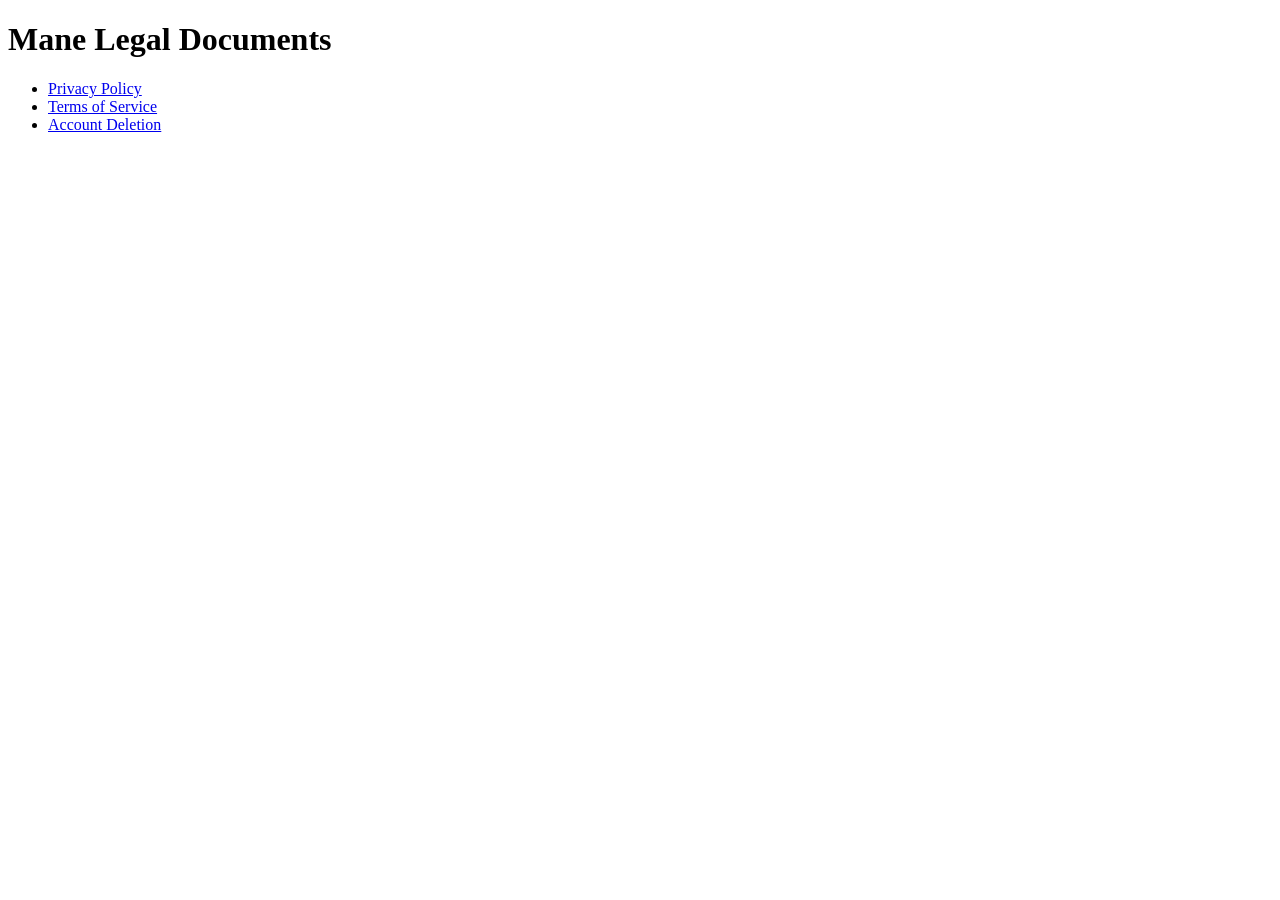
==== index.html @ 7e107990 "update index" ====
<!DOCTYPE html>
<html><head><meta charset="utf-8"><title>Mane Legal</title></head>
<body>
<h1>Mane Legal Documents</h1>
<ul>
<li><a href="privacy-policy.html">Privacy Policy</a></li>
<li><a href="terms-of-service.html">Terms of Service</a></li>
<li><a href="account-deletion.html">Account Deletion</a></li>
</ul>
</body></html>
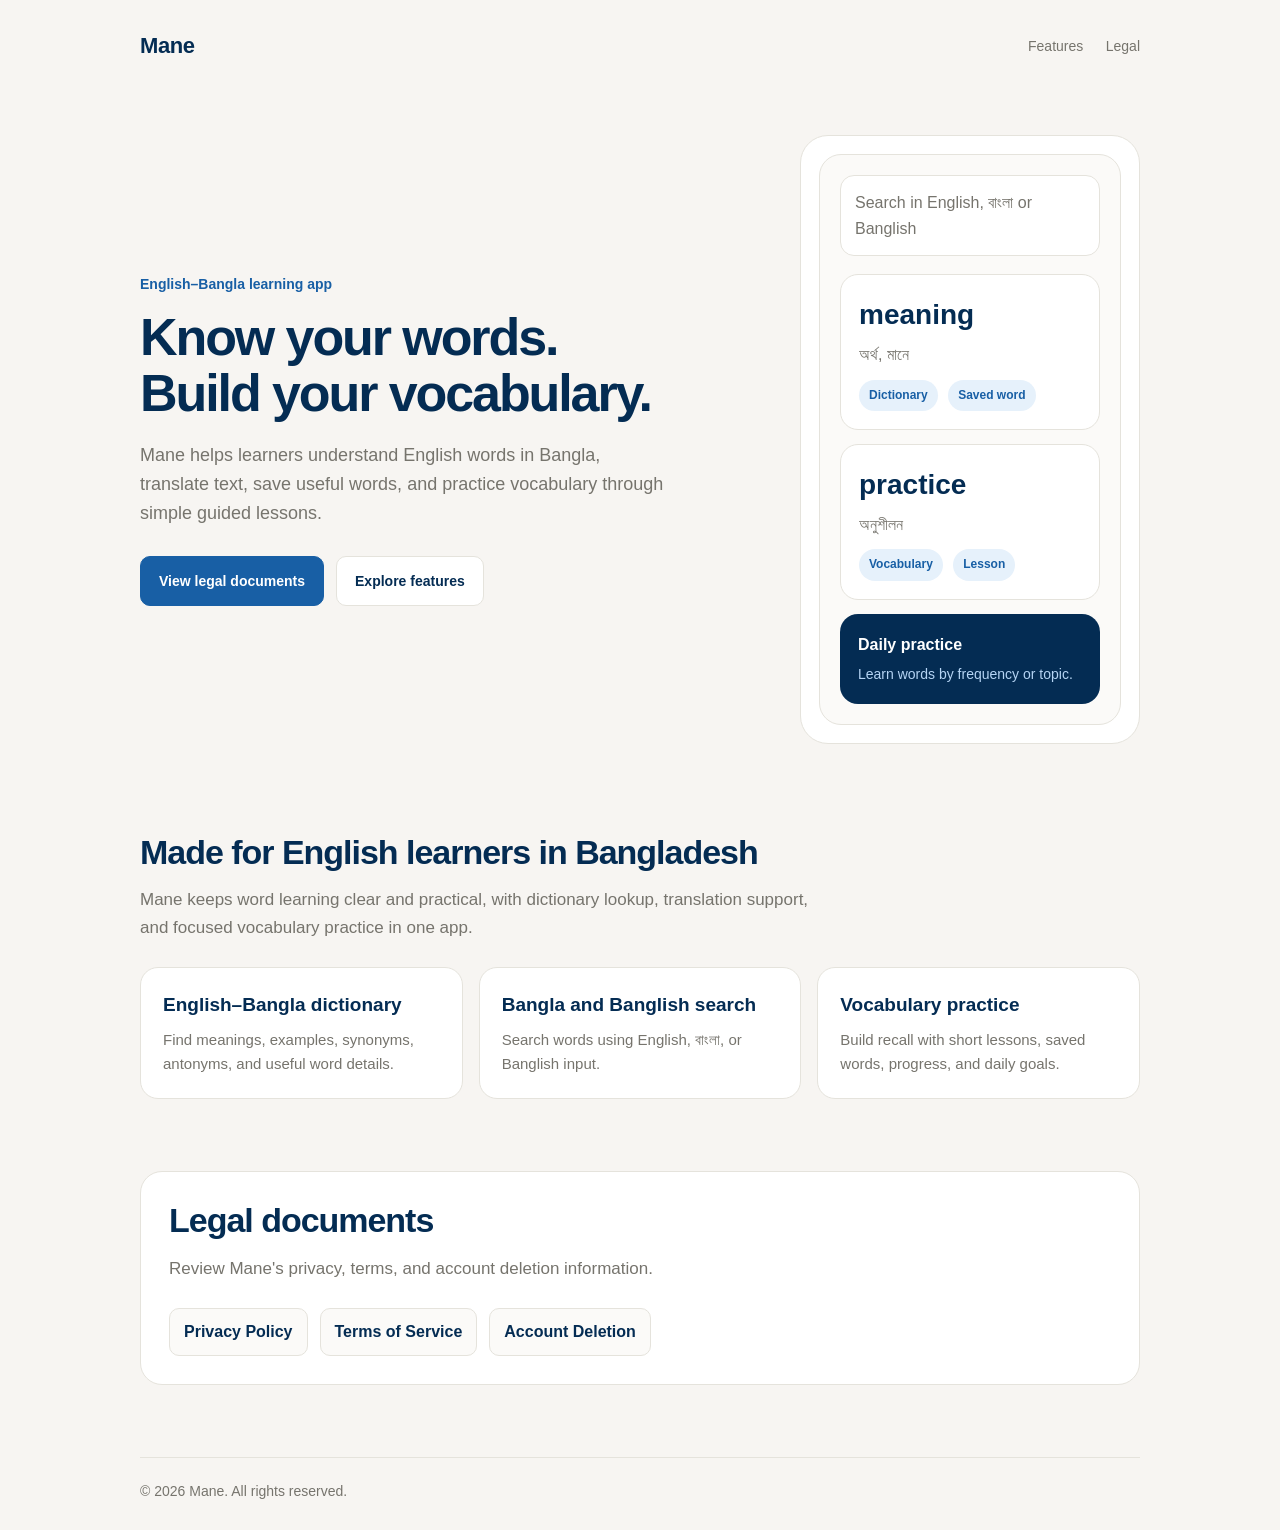
==== commit b4633430: "update home page" ====
--- a/index.html
+++ b/index.html
@@ -1,10 +1,389 @@
 <!DOCTYPE html>
-<html><head><meta charset="utf-8"><title>Mane Legal</title></head>
+<html lang="en">
+<head>
+  <meta charset="utf-8">
+  <meta name="viewport" content="width=device-width, initial-scale=1">
+  <title>Mane - English Bangla Dictionary</title>
+  <meta name="description" content="Mane is an English-Bangla dictionary, translator, and vocabulary learning app.">
+  <style>
+    :root {
+      --bg: #F7F5F2;
+      --card: #FFFFFF;
+      --text: #1A1A18;
+      --muted: #76746D;
+      --primary: #185FA5;
+      --dark: #042C53;
+      --border: #E5E3DC;
+      --soft: #E6F1FB;
+    }
+
+    * {
+      box-sizing: border-box;
+    }
+
+    body {
+      margin: 0;
+      font-family: Arial, Helvetica, sans-serif;
+      background: var(--bg);
+      color: var(--text);
+      line-height: 1.6;
+    }
+
+    .page {
+      max-width: 1040px;
+      margin: 0 auto;
+      padding: 28px 20px;
+    }
+
+    header {
+      display: flex;
+      justify-content: space-between;
+      align-items: center;
+      margin-bottom: 72px;
+    }
+
+    .brand {
+      font-size: 22px;
+      font-weight: 700;
+      color: var(--dark);
+      letter-spacing: -0.02em;
+    }
+
+    nav a {
+      color: var(--muted);
+      text-decoration: none;
+      margin-left: 18px;
+      font-size: 14px;
+    }
+
+    nav a:hover {
+      color: var(--primary);
+    }
+
+    .hero {
+      display: grid;
+      grid-template-columns: 1.1fr 0.9fr;
+      gap: 48px;
+      align-items: center;
+      margin-bottom: 88px;
+    }
+
+    .eyebrow {
+      color: var(--primary);
+      font-weight: 700;
+      font-size: 14px;
+      margin-bottom: 14px;
+    }
+
+    h1 {
+      font-size: 52px;
+      line-height: 1.08;
+      margin: 0 0 20px;
+      letter-spacing: -0.04em;
+      color: var(--dark);
+    }
+
+    .hero p {
+      font-size: 18px;
+      color: var(--muted);
+      max-width: 560px;
+      margin: 0 0 28px;
+    }
+
+    .actions {
+      display: flex;
+      gap: 12px;
+      flex-wrap: wrap;
+    }
+
+    .button {
+      display: inline-block;
+      padding: 13px 18px;
+      border-radius: 10px;
+      text-decoration: none;
+      font-weight: 700;
+      font-size: 14px;
+      border: 1px solid var(--border);
+    }
+
+    .button.primary {
+      background: var(--primary);
+      color: white;
+      border-color: var(--primary);
+    }
+
+    .button.secondary {
+      background: var(--card);
+      color: var(--dark);
+    }
+
+    .phone {
+      background: var(--card);
+      border: 1px solid var(--border);
+      border-radius: 28px;
+      padding: 18px;
+      max-width: 340px;
+      margin-left: auto;
+    }
+
+    .screen {
+      background: #FBFAF8;
+      border: 1px solid var(--border);
+      border-radius: 22px;
+      padding: 20px;
+    }
+
+    .search {
+      background: var(--card);
+      border: 1px solid var(--border);
+      border-radius: 14px;
+      padding: 14px;
+      color: var(--muted);
+      margin-bottom: 18px;
+    }
+
+    .word-card {
+      background: var(--card);
+      border: 1px solid var(--border);
+      border-radius: 18px;
+      padding: 18px;
+      margin-bottom: 14px;
+    }
+
+    .word {
+      font-size: 28px;
+      font-weight: 800;
+      color: var(--dark);
+      margin-bottom: 4px;
+    }
+
+    .meaning {
+      color: var(--muted);
+      margin-bottom: 12px;
+    }
+
+    .pill {
+      display: inline-block;
+      background: var(--soft);
+      color: var(--primary);
+      padding: 6px 10px;
+      border-radius: 999px;
+      font-size: 12px;
+      font-weight: 700;
+      margin-right: 6px;
+    }
+
+    .progress-card {
+      background: var(--dark);
+      color: white;
+      border-radius: 18px;
+      padding: 18px;
+    }
+
+    .progress-card p {
+      color: #B5D4F4;
+      margin: 6px 0 0;
+      font-size: 14px;
+    }
+
+    .section {
+      margin-bottom: 72px;
+    }
+
+    h2 {
+      font-size: 34px;
+      line-height: 1.2;
+      margin: 0 0 14px;
+      color: var(--dark);
+      letter-spacing: -0.03em;
+    }
+
+    .section > p {
+      color: var(--muted);
+      max-width: 680px;
+      margin: 0 0 26px;
+      font-size: 17px;
+    }
+
+    .features {
+      display: grid;
+      grid-template-columns: repeat(3, 1fr);
+      gap: 16px;
+    }
+
+    .feature {
+      background: var(--card);
+      border: 1px solid var(--border);
+      border-radius: 18px;
+      padding: 22px;
+    }
+
+    .feature h3 {
+      margin: 0 0 8px;
+      color: var(--dark);
+      font-size: 19px;
+    }
+
+    .feature p {
+      margin: 0;
+      color: var(--muted);
+      font-size: 15px;
+    }
+
+    .legal {
+      background: var(--card);
+      border: 1px solid var(--border);
+      border-radius: 22px;
+      padding: 28px;
+    }
+
+    .legal-links {
+      display: flex;
+      flex-wrap: wrap;
+      gap: 12px;
+      margin-top: 18px;
+    }
+
+    .legal-links a {
+      text-decoration: none;
+      color: var(--dark);
+      border: 1px solid var(--border);
+      border-radius: 10px;
+      padding: 10px 14px;
+      font-weight: 700;
+      background: #FBFAF8;
+    }
+
+    footer {
+      border-top: 1px solid var(--border);
+      padding-top: 22px;
+      color: var(--muted);
+      font-size: 14px;
+    }
+
+    @media (max-width: 820px) {
+      header {
+        margin-bottom: 48px;
+      }
+
+      .hero {
+        grid-template-columns: 1fr;
+        gap: 32px;
+        margin-bottom: 64px;
+      }
+
+      h1 {
+        font-size: 40px;
+      }
+
+      .features {
+        grid-template-columns: 1fr;
+      }
+
+      .phone {
+        margin: 0;
+        max-width: 100%;
+      }
+
+      nav a {
+        margin-left: 12px;
+      }
+    }
+  </style>
+</head>
 <body>
-<h1>Mane Legal Documents</h1>
-<ul>
-<li><a href="privacy-policy.html">Privacy Policy</a></li>
-<li><a href="terms-of-service.html">Terms of Service</a></li>
-<li><a href="account-deletion.html">Account Deletion</a></li>
-</ul>
-</body></html>+  <div class="page">
+    <header>
+      <div class="brand">Mane</div>
+      <nav>
+        <a href="#features">Features</a>
+        <a href="#legal">Legal</a>
+      </nav>
+    </header>
+
+    <main>
+      <section class="hero">
+        <div>
+          <div class="eyebrow">English–Bangla learning app</div>
+          <h1>Know your words. Build your vocabulary.</h1>
+          <p>
+            Mane helps learners understand English words in Bangla, translate text,
+            save useful words, and practice vocabulary through simple guided lessons.
+          </p>
+          <div class="actions">
+            <a class="button primary" href="#legal">View legal documents</a>
+            <a class="button secondary" href="#features">Explore features</a>
+          </div>
+        </div>
+
+        <div class="phone" aria-label="App preview">
+          <div class="screen">
+            <div class="search">Search in English, বাংলা or Banglish</div>
+
+            <div class="word-card">
+              <div class="word">meaning</div>
+              <div class="meaning">অর্থ, মানে</div>
+              <span class="pill">Dictionary</span>
+              <span class="pill">Saved word</span>
+            </div>
+
+            <div class="word-card">
+              <div class="word">practice</div>
+              <div class="meaning">অনুশীলন</div>
+              <span class="pill">Vocabulary</span>
+              <span class="pill">Lesson</span>
+            </div>
+
+            <div class="progress-card">
+              <strong>Daily practice</strong>
+              <p>Learn words by frequency or topic.</p>
+            </div>
+          </div>
+        </div>
+      </section>
+
+      <section id="features" class="section">
+        <h2>Made for English learners in Bangladesh</h2>
+        <p>
+          Mane keeps word learning clear and practical, with dictionary lookup,
+          translation support, and focused vocabulary practice in one app.
+        </p>
+
+        <div class="features">
+          <div class="feature">
+            <h3>English–Bangla dictionary</h3>
+            <p>Find meanings, examples, synonyms, antonyms, and useful word details.</p>
+          </div>
+
+          <div class="feature">
+            <h3>Bangla and Banglish search</h3>
+            <p>Search words using English, বাংলা, or Banglish input.</p>
+          </div>
+
+          <div class="feature">
+            <h3>Vocabulary practice</h3>
+            <p>Build recall with short lessons, saved words, progress, and daily goals.</p>
+          </div>
+        </div>
+      </section>
+
+      <section id="legal" class="section legal">
+        <h2>Legal documents</h2>
+        <p>
+          Review Mane's privacy, terms, and account deletion information.
+        </p>
+
+        <div class="legal-links">
+          <a href="privacy-policy.html">Privacy Policy</a>
+          <a href="terms-of-service.html">Terms of Service</a>
+          <a href="account-deletion.html">Account Deletion</a>
+        </div>
+      </section>
+    </main>
+
+    <footer>
+      © 2026 Mane. All rights reserved.
+    </footer>
+  </div>
+</body>
+</html>
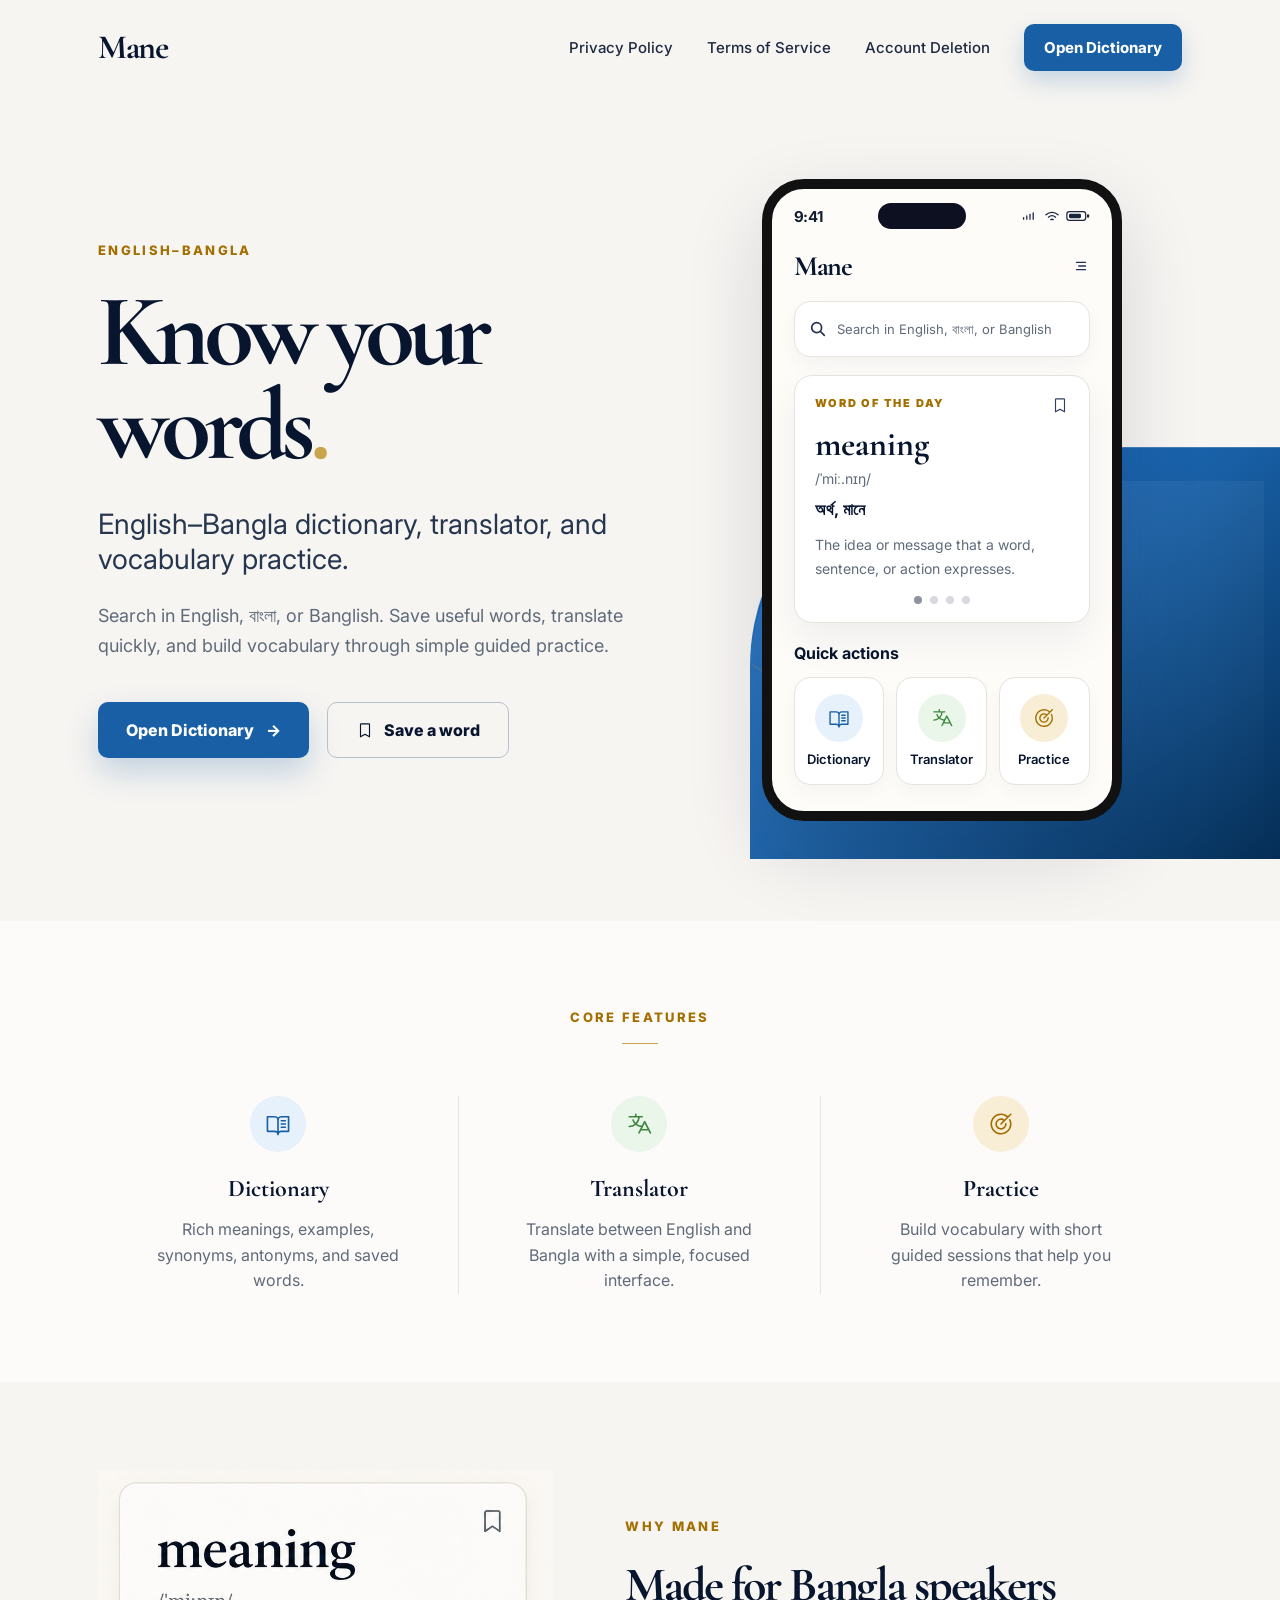
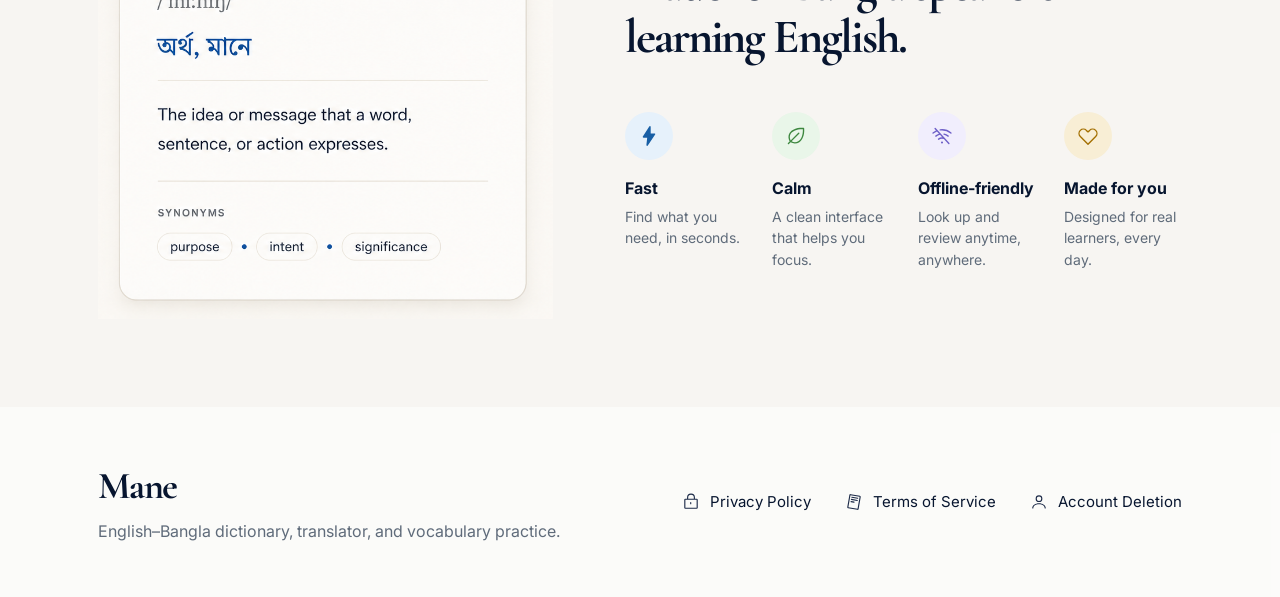
==== commit aade0cff: "Update Why Mane image and homepage alignment" ====
--- a/index.html
+++ b/index.html
@@ -1,389 +1,249 @@
 <!DOCTYPE html>
 <html lang="en">
 <head>
-  <meta charset="utf-8">
-  <meta name="viewport" content="width=device-width, initial-scale=1">
-  <title>Mane - English Bangla Dictionary</title>
-  <meta name="description" content="Mane is an English-Bangla dictionary, translator, and vocabulary learning app.">
-  <style>
-    :root {
-      --bg: #F7F5F2;
-      --card: #FFFFFF;
-      --text: #1A1A18;
-      --muted: #76746D;
-      --primary: #185FA5;
-      --dark: #042C53;
-      --border: #E5E3DC;
-      --soft: #E6F1FB;
+  <meta charset="UTF-8" />
+  <meta name="viewport" content="width=device-width, initial-scale=1.0" />
+  <title>Mane — Know your words</title>
+  <meta name="description" content="Mane is an English–Bangla dictionary, translator, and vocabulary practice app." />
+  <link rel="preconnect" href="https://fonts.googleapis.com">
+  <link rel="preconnect" href="https://fonts.gstatic.com" crossorigin>
+  <link href="https://fonts.googleapis.com/css2?family=Cormorant+Garamond:wght@500;600;700&family=Inter:wght@400;500;600;700&display=swap" rel="stylesheet">
+  <link rel="stylesheet" href="styles.css" />
+</head>
+<body class="home-page">
+  <header class="site-header home-header">
+    <div class="container header-inner">
+      <a class="brand" href="index.html">Mane</a>
+      <button class="mobile-nav-toggle" type="button" aria-label="Open navigation" aria-expanded="false" aria-controls="site-nav">
+        <svg viewBox="0 0 24 24" fill="none" stroke="currentColor" stroke-width="1.8" stroke-linecap="round">
+          <path d="M4 7.25h16"></path>
+          <path d="M7 12h13"></path>
+          <path d="M4 16.75h16"></path>
+        </svg>
+      </button>
+      <nav class="nav" id="site-nav" aria-label="Main navigation">
+        <a href="privacy-policy.html">Privacy Policy</a>
+        <a href="terms-of-service.html">Terms of Service</a>
+        <a href="account-deletion.html">Account Deletion</a>
+        <a class="nav-button" href="#dictionary">Open Dictionary</a>
+      </nav>
+    </div>
+  </header>
+
+  <main>
+    <section class="hero">
+      <div class="container hero-grid">
+        <div class="hero-copy">
+          <p class="eyebrow">English–Bangla</p>
+          <h1>Know your words<span>.</span></h1>
+          <p class="hero-lead">English–Bangla dictionary, translator, and vocabulary practice.</p>
+          <p class="hero-body">Search in English, বাংলা, or Banglish. Save useful words, translate quickly, and build vocabulary through simple guided practice.</p>
+          <div class="hero-actions">
+            <a class="button primary" href="#dictionary">Open Dictionary <span>→</span></a>
+            <a class="button secondary icon-button" href="#features">
+              <span class="button-icon" aria-hidden="true">
+                <svg viewBox="0 0 256 256" fill="currentColor">
+                  <path d="M184,32H72A16,16,0,0,0,56,48V224a8,8,0,0,0,11.58,7.16L128,198.43l60.42,32.73A8,8,0,0,0,200,224V48A16,16,0,0,0,184,32Zm0,178.52-52.42-28.39a8,8,0,0,0-7.16,0L72,210.52V48H184Z"></path>
+                </svg>
+              </span>
+              Save a word
+            </a>
+          </div>
+        </div>
+
+        <div class="hero-visual" aria-label="Mane app preview">
+          <div class="blue-shape"></div>
+          <div class="phone-rings" aria-hidden="true"></div>
+          <div class="phone">
+            <div class="phone-status">
+              <span class="status-time">9:41</span>
+              <div class="status-island"></div>
+              <div class="status-icons" aria-hidden="true">
+                <svg class="status-signal" viewBox="0 0 20 12" fill="none" stroke="currentColor" stroke-width="1.6" stroke-linecap="round">
+                  <path d="M2 10V8"/>
+                  <path d="M6 10V6"/>
+                  <path d="M10 10V4"/>
+                  <path d="M14 10V2"/>
+                </svg>
+                <svg class="status-wifi" viewBox="0 0 20 14" fill="none" stroke="currentColor" stroke-width="1.6" stroke-linecap="round" stroke-linejoin="round">
+                  <path d="M2.5 5.5A11 11 0 0 1 17.5 5.5"/>
+                  <path d="M5.5 8.5a7 7 0 0 1 9 0"/>
+                  <path d="M8.5 11.5a3 3 0 0 1 3 0"/>
+                </svg>
+                <svg class="status-battery" viewBox="0 0 28 14" fill="none" stroke="currentColor" stroke-width="1.4" stroke-linecap="round" stroke-linejoin="round">
+                  <rect x="1" y="2" width="22" height="10" rx="3"/>
+                  <rect x="24.5" y="5" width="2.5" height="4" rx="1" fill="currentColor" stroke="none"/>
+                  <rect x="3.5" y="4.5" width="14" height="5" rx="1.5" fill="currentColor" stroke="none"/>
+                </svg>
+              </div>
+            </div>
+            <div class="phone-top">
+              <strong>Mane</strong>
+              <div class="menu-icon" aria-hidden="true">
+                <svg viewBox="0 0 24 24" fill="none" stroke="currentColor" stroke-width="1.8" stroke-linecap="round">
+                  <path d="M6 7.25h12"></path>
+                  <path d="M9 12h9"></path>
+                  <path d="M6 16.75h12"></path>
+                </svg>
+              </div>
+            </div>
+            <div class="search-box"><span class="search-glyph" aria-hidden="true"><svg viewBox="0 0 20 20" fill="none" stroke="currentColor" stroke-width="1.9" stroke-linecap="round"><circle cx="8.5" cy="8.5" r="5.5"/><path d="M12.5 12.5 17 17"/></svg></span><span class="search-text">Search in English, বাংলা, or Banglish</span></div>
+            <article class="word-card" id="dictionary">
+              <div class="word-card-top">
+                <p>Word of the day</p>
+                <div class="bookmark-icon" aria-hidden="true">
+                  <svg viewBox="0 0 256 256" fill="currentColor">
+                    <path d="M184,32H72A16,16,0,0,0,56,48V224a8,8,0,0,0,11.58,7.16L128,198.43l60.42,32.73A8,8,0,0,0,200,224V48A16,16,0,0,0,184,32Zm0,178.52-52.42-28.39a8,8,0,0,0-7.16,0L72,210.52V48H184Z"></path>
+                </svg>
+                </div>
+              </div>
+              <h2>meaning</h2>
+              <small>/ˈmiː.nɪŋ/</small>
+              <strong>অর্থ, মানে</strong>
+              <span>The idea or message that a word, sentence, or action expresses.</span>
+              <div class="word-dots" aria-hidden="true"><span class="is-active"></span><span></span><span></span><span></span></div>
+            </article>
+            <div class="quick-title">Quick actions</div>
+            <div class="quick-actions">
+              <div>
+                <span class="quick-icon quick-icon-blue" aria-hidden="true">
+                  <svg viewBox="0 0 256 256" fill="currentColor">
+                    <path d="M232,48H160a40,40,0,0,0-32,16A40,40,0,0,0,96,48H24a8,8,0,0,0-8,8V200a8,8,0,0,0,8,8H96a24,24,0,0,1,24,24,8,8,0,0,0,16,0,24,24,0,0,1,24-24h72a8,8,0,0,0,8-8V56A8,8,0,0,0,232,48ZM96,192H32V64H96a24,24,0,0,1,24,24V200A39.81,39.81,0,0,0,96,192Zm128,0H160a39.81,39.81,0,0,0-24,8V88a24,24,0,0,1,24-24h64ZM160,88h40a8,8,0,0,1,0,16H160a8,8,0,0,1,0-16Zm48,40a8,8,0,0,1-8,8H160a8,8,0,0,1,0-16h40A8,8,0,0,1,208,128Zm0,32a8,8,0,0,1-8,8H160a8,8,0,0,1,0-16h40A8,8,0,0,1,208,160Z"></path>
+                  </svg>
+                </span>
+                <strong>Dictionary</strong>
+              </div>
+              <div>
+                <span class="quick-icon quick-icon-green" aria-hidden="true">
+                  <svg viewBox="0 0 256 256" fill="currentColor">
+                    <path d="M247.15,212.42l-56-112a8,8,0,0,0-14.31,0l-21.71,43.43A88,88,0,0,1,108,126.93,103.65,103.65,0,0,0,135.69,64H160a8,8,0,0,0,0-16H104V32a8,8,0,0,0-16,0V48H32a8,8,0,0,0,0,16h87.63A87.76,87.76,0,0,1,96,116.35a87.74,87.74,0,0,1-19-31,8,8,0,1,0-15.08,5.34A103.63,103.63,0,0,0,84,127a87.55,87.55,0,0,1-52,17,8,8,0,0,0,0,16,103.46,103.46,0,0,0,64-22.08,104.18,104.18,0,0,0,51.44,21.31l-26.6,53.19a8,8,0,0,0,14.31,7.16L148.94,192h70.11l13.79,27.58A8,8,0,0,0,240,224a8,8,0,0,0,7.15-11.58ZM156.94,176,184,121.89,211.05,176Z"></path>
+                  </svg>
+                </span>
+                <strong>Translator</strong>
+              </div>
+              <div>
+                <span class="quick-icon quick-icon-gold" aria-hidden="true">
+                  <svg viewBox="0 0 256 256" fill="currentColor">
+                    <path d="M221.87,83.16A104.1,104.1,0,1,1,195.67,49l22.67-22.68a8,8,0,0,1,11.32,11.32l-96,96a8,8,0,0,1-11.32-11.32l27.72-27.72a40,40,0,1,0,17.87,31.09,8,8,0,1,1,16-.9,56,56,0,1,1-22.38-41.65L184.3,60.39a87.88,87.88,0,1,0,23.13,29.67,8,8,0,0,1,14.44-6.9Z"></path>
+                  </svg>
+                </span>
+                <strong>Practice</strong>
+              </div>
+            </div>
+          </div>
+        </div>
+      </div>
+    </section>
+
+    <section class="features" id="features">
+      <div class="container">
+        <div class="section-heading center">
+          <p class="eyebrow">Core features</p>
+        </div>
+        <div class="feature-grid">
+          <article>
+            <div class="icon" aria-hidden="true">
+              <svg viewBox="0 0 256 256" fill="currentColor">
+                <path d="M232,48H160a40,40,0,0,0-32,16A40,40,0,0,0,96,48H24a8,8,0,0,0-8,8V200a8,8,0,0,0,8,8H96a24,24,0,0,1,24,24,8,8,0,0,0,16,0,24,24,0,0,1,24-24h72a8,8,0,0,0,8-8V56A8,8,0,0,0,232,48ZM96,192H32V64H96a24,24,0,0,1,24,24V200A39.81,39.81,0,0,0,96,192Zm128,0H160a39.81,39.81,0,0,0-24,8V88a24,24,0,0,1,24-24h64ZM160,88h40a8,8,0,0,1,0,16H160a8,8,0,0,1,0-16Zm48,40a8,8,0,0,1-8,8H160a8,8,0,0,1,0-16h40A8,8,0,0,1,208,128Zm0,32a8,8,0,0,1-8,8H160a8,8,0,0,1,0-16h40A8,8,0,0,1,208,160Z"></path>
+              </svg>
+            </div>
+            <h3>Dictionary</h3>
+            <p>Rich meanings, examples, synonyms, antonyms, and saved words.</p>
+          </article>
+          <article>
+            <div class="icon green" aria-hidden="true">
+              <svg viewBox="0 0 256 256" fill="currentColor">
+                <path d="M247.15,212.42l-56-112a8,8,0,0,0-14.31,0l-21.71,43.43A88,88,0,0,1,108,126.93,103.65,103.65,0,0,0,135.69,64H160a8,8,0,0,0,0-16H104V32a8,8,0,0,0-16,0V48H32a8,8,0,0,0,0,16h87.63A87.76,87.76,0,0,1,96,116.35a87.74,87.74,0,0,1-19-31,8,8,0,1,0-15.08,5.34A103.63,103.63,0,0,0,84,127a87.55,87.55,0,0,1-52,17,8,8,0,0,0,0,16,103.46,103.46,0,0,0,64-22.08,104.18,104.18,0,0,0,51.44,21.31l-26.6,53.19a8,8,0,0,0,14.31,7.16L148.94,192h70.11l13.79,27.58A8,8,0,0,0,240,224a8,8,0,0,0,7.15-11.58ZM156.94,176,184,121.89,211.05,176Z"></path>
+              </svg>
+            </div>
+            <h3>Translator</h3>
+            <p>Translate between English and Bangla with a simple, focused interface.</p>
+          </article>
+          <article>
+            <div class="icon gold" aria-hidden="true">
+              <svg viewBox="0 0 256 256" fill="currentColor">
+                <path d="M221.87,83.16A104.1,104.1,0,1,1,195.67,49l22.67-22.68a8,8,0,0,1,11.32,11.32l-96,96a8,8,0,0,1-11.32-11.32l27.72-27.72a40,40,0,1,0,17.87,31.09,8,8,0,1,1,16-.9,56,56,0,1,1-22.38-41.65L184.3,60.39a87.88,87.88,0,1,0,23.13,29.67,8,8,0,0,1,14.44-6.9Z"></path>
+              </svg>
+            </div>
+            <h3>Practice</h3>
+            <p>Build vocabulary with short guided sessions that help you remember.</p>
+          </article>
+        </div>
+      </div>
+    </section>
+
+    <section class="why">
+      <div class="container why-grid">
+        <div class="book-scene" aria-hidden="true">
+          <img src="meaning.png" alt="" />
+        </div>
+        <div>
+          <p class="eyebrow">Why Mane</p>
+          <h2>Made for Bangla speakers learning English.</h2>
+          <div class="reason-grid">
+            <div>
+              <span aria-hidden="true">
+                <svg viewBox="0 0 24 24" fill="none" stroke="currentColor" stroke-width="1.7" stroke-linecap="round" stroke-linejoin="round">
+                  <path d="M13 2 6 13h5l-1 9 8-12h-5l0-8Z"/>
+                </svg>
+              </span>
+              <h4>Fast</h4><p>Find what you need, in seconds.</p>
+            </div>
+            <div>
+              <span aria-hidden="true">
+                <svg viewBox="0 0 256 256" fill="currentColor">
+                  <path d="M223.45,40.07a8,8,0,0,0-7.52-7.52C139.8,28.08,78.82,51,52.82,94a87.09,87.09,0,0,0-12.76,49c.57,15.92,5.21,32,13.79,47.85l-19.51,19.5a8,8,0,0,0,11.32,11.32l19.5-19.51C81,210.73,97.09,215.37,113,215.94q1.67.06,3.33.06A86.93,86.93,0,0,0,162,203.18C205,177.18,227.93,116.21,223.45,40.07ZM153.75,189.5c-22.75,13.78-49.68,14-76.71.77l88.63-88.62a8,8,0,0,0-11.32-11.32L65.73,179c-13.19-27-13-54,.77-76.71,22.09-36.47,74.6-56.44,141.31-54.06C210.2,114.89,190.22,167.41,153.75,189.5Z"></path>
+                </svg>
+              </span>
+              <h4>Calm</h4><p>A clean interface that helps you focus.</p>
+            </div>
+            <div>
+              <span aria-hidden="true">
+                <svg viewBox="0 0 256 256" fill="currentColor">
+                  <path d="M213.92,210.62a8,8,0,1,1-11.84,10.76l-52-57.15a60,60,0,0,0-57.41,7.24,8,8,0,1,1-9.42-12.93A75.43,75.43,0,0,1,128,144c1.28,0,2.55,0,3.82.1L104.9,114.49A108,108,0,0,0,61,135.31,8,8,0,0,1,49.73,134,8,8,0,0,1,51,122.77a124.27,124.27,0,0,1,41.71-21.66L69.37,75.4a155.43,155.43,0,0,0-40.29,24A8,8,0,0,1,18.92,87,171.87,171.87,0,0,1,58,62.86L42.08,45.38A8,8,0,1,1,53.92,34.62ZM128,192a12,12,0,1,0,12,12A12,12,0,0,0,128,192ZM237.08,87A172.3,172.3,0,0,0,106,49.4a8,8,0,1,0,2,15.87A158.33,158.33,0,0,1,128,64a156.25,156.25,0,0,1,98.92,35.37A8,8,0,0,0,237.08,87ZM195,135.31a8,8,0,0,0,11.24-1.3,8,8,0,0,0-1.3-11.24,124.25,124.25,0,0,0-51.73-24.2A8,8,0,1,0,150,114.24,108.12,108.12,0,0,1,195,135.31Z"></path>
+                </svg>
+              </span>
+              <h4>Offline-friendly</h4><p>Look up and review anytime, anywhere.</p>
+            </div>
+            <div>
+              <span aria-hidden="true">
+                <svg viewBox="0 0 256 256" fill="currentColor">
+                  <path d="M223,57a58.07,58.07,0,0,0-81.92-.1L128,69.05,114.91,56.86A58,58,0,0,0,33,139l89.35,90.66a8,8,0,0,0,11.4,0L223,139a58,58,0,0,0,0-82Zm-11.35,70.76L128,212.6,44.3,127.68a42,42,0,0,1,59.4-59.4l.2.2,18.65,17.35a8,8,0,0,0,10.9,0L152.1,68.48l.2-.2a42,42,0,1,1,59.36,59.44Z"></path>
+                </svg>
+              </span>
+              <h4>Made for you</h4><p>Designed for real learners, every day.</p>
+            </div>
+          </div>
+        </div>
+      </div>
+    </section>
+  </main>
+
+  <footer class="site-footer home-footer">
+    <div class="container footer-inner">
+      <div>
+        <strong>Mane</strong>
+        <p>English–Bangla dictionary, translator, and vocabulary practice.</p>
+      </div>
+      <nav aria-label="Legal navigation" class="footer-legal-links">
+        <a href="privacy-policy.html"><span aria-hidden="true"><svg viewBox="0 0 256 256" fill="currentColor"><path d="M208,80h-24V64a56,56,0,0,0-112,0V80H48a16,16,0,0,0-16,16V208a16,16,0,0,0,16,16H208a16,16,0,0,0,16-16V96A16,16,0,0,0,208,80ZM88,64a40,40,0,0,1,80,0V80H88Zm120,144H48V96H208V208Zm-76-56V136a8,8,0,0,0-16,0v16a8,8,0,0,0,16,0Z"></path></svg></span>Privacy Policy</a>
+        <a href="terms-of-service.html"><span aria-hidden="true"><svg viewBox="0 0 256 256" fill="currentColor"><path d="M210.78,39.25l-130.25-23A16,16,0,0,0,62,29.23l-29.75,169a16,16,0,0,0,13,18.53l130.25,23h0a16,16,0,0,0,18.54-13l29.75-169A16,16,0,0,0,210.78,39.25ZM178.26,224h0L48,201,77.75,32,208,55ZM89.34,58.42a8,8,0,0,1,9.27-6.48l83,14.65a8,8,0,0,1-1.39,15.88,8.36,8.36,0,0,1-1.4-.12l-83-14.66A8,8,0,0,1,89.34,58.42ZM83.8,89.94a8,8,0,0,1,9.27-6.49l83,14.66A8,8,0,0,1,174.67,114a7.55,7.55,0,0,1-1.41-.13l-83-14.65A8,8,0,0,1,83.8,89.94Zm-5.55,31.51A8,8,0,0,1,87.52,115L129,122.29a8,8,0,0,1-1.38,15.88,8.27,8.27,0,0,1-1.4-.12l-41.5-7.33A8,8,0,0,1,78.25,121.45Z"></path></svg></span>Terms of Service</a>
+        <a href="account-deletion.html"><span aria-hidden="true"><svg viewBox="0 0 256 256" fill="currentColor"><path d="M128,128a48,48,0,1,0-48-48A48.05,48.05,0,0,0,128,128Zm0-80a32,32,0,1,1-32,32A32,32,0,0,1,128,48Zm0,96c-52.93,0-96,30.5-96,68a8,8,0,0,0,16,0c0-28.67,35.89-52,80-52s80,23.33,80,52a8,8,0,0,0,16,0C224,174.5,180.93,144,128,144Z"></path></svg></span>Account Deletion</a>
+      </nav>
+    </div>
+  </footer>
+
+  <script>
+    const navToggle = document.querySelector('.mobile-nav-toggle');
+    const siteNav = document.querySelector('#site-nav');
+
+    if (navToggle && siteNav) {
+      navToggle.addEventListener('click', () => {
+        const isOpen = siteNav.classList.toggle('is-open');
+        navToggle.setAttribute('aria-expanded', String(isOpen));
+        navToggle.setAttribute('aria-label', isOpen ? 'Close navigation' : 'Open navigation');
+      });
     }
-
-    * {
-      box-sizing: border-box;
-    }
-
-    body {
-      margin: 0;
-      font-family: Arial, Helvetica, sans-serif;
-      background: var(--bg);
-      color: var(--text);
-      line-height: 1.6;
-    }
-
-    .page {
-      max-width: 1040px;
-      margin: 0 auto;
-      padding: 28px 20px;
-    }
-
-    header {
-      display: flex;
-      justify-content: space-between;
-      align-items: center;
-      margin-bottom: 72px;
-    }
-
-    .brand {
-      font-size: 22px;
-      font-weight: 700;
-      color: var(--dark);
-      letter-spacing: -0.02em;
-    }
-
-    nav a {
-      color: var(--muted);
-      text-decoration: none;
-      margin-left: 18px;
-      font-size: 14px;
-    }
-
-    nav a:hover {
-      color: var(--primary);
-    }
-
-    .hero {
-      display: grid;
-      grid-template-columns: 1.1fr 0.9fr;
-      gap: 48px;
-      align-items: center;
-      margin-bottom: 88px;
-    }
-
-    .eyebrow {
-      color: var(--primary);
-      font-weight: 700;
-      font-size: 14px;
-      margin-bottom: 14px;
-    }
-
-    h1 {
-      font-size: 52px;
-      line-height: 1.08;
-      margin: 0 0 20px;
-      letter-spacing: -0.04em;
-      color: var(--dark);
-    }
-
-    .hero p {
-      font-size: 18px;
-      color: var(--muted);
-      max-width: 560px;
-      margin: 0 0 28px;
-    }
-
-    .actions {
-      display: flex;
-      gap: 12px;
-      flex-wrap: wrap;
-    }
-
-    .button {
-      display: inline-block;
-      padding: 13px 18px;
-      border-radius: 10px;
-      text-decoration: none;
-      font-weight: 700;
-      font-size: 14px;
-      border: 1px solid var(--border);
-    }
-
-    .button.primary {
-      background: var(--primary);
-      color: white;
-      border-color: var(--primary);
-    }
-
-    .button.secondary {
-      background: var(--card);
-      color: var(--dark);
-    }
-
-    .phone {
-      background: var(--card);
-      border: 1px solid var(--border);
-      border-radius: 28px;
-      padding: 18px;
-      max-width: 340px;
-      margin-left: auto;
-    }
-
-    .screen {
-      background: #FBFAF8;
-      border: 1px solid var(--border);
-      border-radius: 22px;
-      padding: 20px;
-    }
-
-    .search {
-      background: var(--card);
-      border: 1px solid var(--border);
-      border-radius: 14px;
-      padding: 14px;
-      color: var(--muted);
-      margin-bottom: 18px;
-    }
-
-    .word-card {
-      background: var(--card);
-      border: 1px solid var(--border);
-      border-radius: 18px;
-      padding: 18px;
-      margin-bottom: 14px;
-    }
-
-    .word {
-      font-size: 28px;
-      font-weight: 800;
-      color: var(--dark);
-      margin-bottom: 4px;
-    }
-
-    .meaning {
-      color: var(--muted);
-      margin-bottom: 12px;
-    }
-
-    .pill {
-      display: inline-block;
-      background: var(--soft);
-      color: var(--primary);
-      padding: 6px 10px;
-      border-radius: 999px;
-      font-size: 12px;
-      font-weight: 700;
-      margin-right: 6px;
-    }
-
-    .progress-card {
-      background: var(--dark);
-      color: white;
-      border-radius: 18px;
-      padding: 18px;
-    }
-
-    .progress-card p {
-      color: #B5D4F4;
-      margin: 6px 0 0;
-      font-size: 14px;
-    }
-
-    .section {
-      margin-bottom: 72px;
-    }
-
-    h2 {
-      font-size: 34px;
-      line-height: 1.2;
-      margin: 0 0 14px;
-      color: var(--dark);
-      letter-spacing: -0.03em;
-    }
-
-    .section > p {
-      color: var(--muted);
-      max-width: 680px;
-      margin: 0 0 26px;
-      font-size: 17px;
-    }
-
-    .features {
-      display: grid;
-      grid-template-columns: repeat(3, 1fr);
-      gap: 16px;
-    }
-
-    .feature {
-      background: var(--card);
-      border: 1px solid var(--border);
-      border-radius: 18px;
-      padding: 22px;
-    }
-
-    .feature h3 {
-      margin: 0 0 8px;
-      color: var(--dark);
-      font-size: 19px;
-    }
-
-    .feature p {
-      margin: 0;
-      color: var(--muted);
-      font-size: 15px;
-    }
-
-    .legal {
-      background: var(--card);
-      border: 1px solid var(--border);
-      border-radius: 22px;
-      padding: 28px;
-    }
-
-    .legal-links {
-      display: flex;
-      flex-wrap: wrap;
-      gap: 12px;
-      margin-top: 18px;
-    }
-
-    .legal-links a {
-      text-decoration: none;
-      color: var(--dark);
-      border: 1px solid var(--border);
-      border-radius: 10px;
-      padding: 10px 14px;
-      font-weight: 700;
-      background: #FBFAF8;
-    }
-
-    footer {
-      border-top: 1px solid var(--border);
-      padding-top: 22px;
-      color: var(--muted);
-      font-size: 14px;
-    }
-
-    @media (max-width: 820px) {
-      header {
-        margin-bottom: 48px;
-      }
-
-      .hero {
-        grid-template-columns: 1fr;
-        gap: 32px;
-        margin-bottom: 64px;
-      }
-
-      h1 {
-        font-size: 40px;
-      }
-
-      .features {
-        grid-template-columns: 1fr;
-      }
-
-      .phone {
-        margin: 0;
-        max-width: 100%;
-      }
-
-      nav a {
-        margin-left: 12px;
-      }
-    }
-  </style>
-</head>
-<body>
-  <div class="page">
-    <header>
-      <div class="brand">Mane</div>
-      <nav>
-        <a href="#features">Features</a>
-        <a href="#legal">Legal</a>
-      </nav>
-    </header>
-
-    <main>
-      <section class="hero">
-        <div>
-          <div class="eyebrow">English–Bangla learning app</div>
-          <h1>Know your words. Build your vocabulary.</h1>
-          <p>
-            Mane helps learners understand English words in Bangla, translate text,
-            save useful words, and practice vocabulary through simple guided lessons.
-          </p>
-          <div class="actions">
-            <a class="button primary" href="#legal">View legal documents</a>
-            <a class="button secondary" href="#features">Explore features</a>
-          </div>
-        </div>
-
-        <div class="phone" aria-label="App preview">
-          <div class="screen">
-            <div class="search">Search in English, বাংলা or Banglish</div>
-
-            <div class="word-card">
-              <div class="word">meaning</div>
-              <div class="meaning">অর্থ, মানে</div>
-              <span class="pill">Dictionary</span>
-              <span class="pill">Saved word</span>
-            </div>
-
-            <div class="word-card">
-              <div class="word">practice</div>
-              <div class="meaning">অনুশীলন</div>
-              <span class="pill">Vocabulary</span>
-              <span class="pill">Lesson</span>
-            </div>
-
-            <div class="progress-card">
-              <strong>Daily practice</strong>
-              <p>Learn words by frequency or topic.</p>
-            </div>
-          </div>
-        </div>
-      </section>
-
-      <section id="features" class="section">
-        <h2>Made for English learners in Bangladesh</h2>
-        <p>
-          Mane keeps word learning clear and practical, with dictionary lookup,
-          translation support, and focused vocabulary practice in one app.
-        </p>
-
-        <div class="features">
-          <div class="feature">
-            <h3>English–Bangla dictionary</h3>
-            <p>Find meanings, examples, synonyms, antonyms, and useful word details.</p>
-          </div>
-
-          <div class="feature">
-            <h3>Bangla and Banglish search</h3>
-            <p>Search words using English, বাংলা, or Banglish input.</p>
-          </div>
-
-          <div class="feature">
-            <h3>Vocabulary practice</h3>
-            <p>Build recall with short lessons, saved words, progress, and daily goals.</p>
-          </div>
-        </div>
-      </section>
-
-      <section id="legal" class="section legal">
-        <h2>Legal documents</h2>
-        <p>
-          Review Mane's privacy, terms, and account deletion information.
-        </p>
-
-        <div class="legal-links">
-          <a href="privacy-policy.html">Privacy Policy</a>
-          <a href="terms-of-service.html">Terms of Service</a>
-          <a href="account-deletion.html">Account Deletion</a>
-        </div>
-      </section>
-    </main>
-
-    <footer>
-      © 2026 Mane. All rights reserved.
-    </footer>
-  </div>
+  </script>
 </body>
-</html>+</html>
--- a/styles.css
+++ b/styles.css
@@ -0,0 +1,440 @@
+:root {
+  --bg: #F7F5F2;
+  --surface: #FFFFFF;
+  --text: #07152F;
+  --muted: #5F6B7A;
+  --primary: #185FA5;
+  --primary-dark: #042C53;
+  --gold: #C9A44C;
+  --border: #E5E3DC;
+  --shadow: 0 30px 80px rgba(7, 21, 47, .14);
+}
+
+* { box-sizing: border-box; }
+html { scroll-behavior: smooth; }
+body {
+  margin: 0;
+  background: var(--bg);
+  color: var(--text);
+  font-family: Inter, ui-sans-serif, system-ui, -apple-system, BlinkMacSystemFont, "Segoe UI", sans-serif;
+}
+a { color: inherit; text-decoration: none; }
+
+.home-page .container { max-width: 1180px; margin: 0 auto; padding: 0 48px; }
+
+.home-page .home-header { padding: 24px 0; }
+.home-page .header-inner { display: flex; justify-content: space-between; align-items: center; gap: 32px; }
+.home-page .brand { font-family: "Cormorant Garamond", Georgia, serif; font-size: 34px; font-weight: 700; letter-spacing: -.04em; }
+.home-page .nav { display: flex; align-items: center; gap: 34px; font-size: 15px; font-weight: 500; }
+.home-page .nav a:not(.nav-button) { color: var(--text); opacity: .9; }
+.home-page .nav-button { background: var(--primary); color: #fff; padding: 14px 20px; border-radius: 10px; font-weight: 750; box-shadow: 0 10px 24px rgba(24,95,165,.22); }
+.home-page .mobile-nav-toggle { display: none; width: 46px; height: 46px; border: 1px solid rgba(4, 44, 83, 0.12); border-radius: 12px; background: rgba(255,255,255,.88); color: #21314f; align-items: center; justify-content: center; padding: 0; }
+.home-page .mobile-nav-toggle svg { width: 18px; height: 18px; display: block; stroke: currentColor; }
+
+.home-page .hero { padding: 80px 0 96px; overflow: hidden; }
+.home-page .hero-grid { display: grid; grid-template-columns: 1.05fr .95fr; gap: 72px; align-items: center; }
+.home-page .eyebrow { margin: 0 0 26px; color: #A36F00; text-transform: uppercase; letter-spacing: .18em; font-size: 13px; font-weight: 800; }
+.home-page h1 { margin: 0; font-family: "Cormorant Garamond", Georgia, serif; font-size: clamp(64px, 8vw, 104px); line-height: .92; letter-spacing: -.065em; max-width: 620px; }
+.home-page h1 span { color: var(--gold); }
+.home-page .hero-lead { margin: 34px 0 0; font-size: 28px; line-height: 1.25; color: #26364F; max-width: 570px; }
+.home-page .hero-body { margin: 24px 0 0; font-size: 18px; line-height: 1.7; color: var(--muted); max-width: 560px; }
+.home-page .hero-actions { display: flex; gap: 18px; margin-top: 40px; flex-wrap: wrap; }
+.home-page .button { min-height: 56px; display: inline-flex; align-items: center; justify-content: center; gap: 12px; padding: 0 28px; border-radius: 10px; font-size: 16px; font-weight: 800; }
+.home-page .button.primary { background: var(--primary); color: #fff; box-shadow: 0 14px 32px rgba(24,95,165,.24); }
+.home-page .button.secondary { background: transparent; border: 1px solid #B8C0CA; color: var(--text); }
+.home-page .icon-button { gap: 10px; }
+.home-page .button-icon { width: 18px; height: 18px; display: inline-grid; place-items: center; }
+.home-page .button-icon svg { width: 18px; height: 18px; display: block; fill: currentColor; }
+
+.home-page .hero-visual { position: relative; min-height: 650px; display: grid; place-items: center; }
+.home-page .blue-shape { position: absolute; right: -116px; bottom: -34px; width: 548px; height: 412px; border-radius: 220px 0 0 0; background: linear-gradient(140deg, #2374cc 0%, var(--primary) 48%, var(--primary-dark) 100%); box-shadow: inset 0 1px 0 rgba(255,255,255,.18); }
+.home-page .blue-shape::before { content: ""; position: absolute; inset: 34px 34px 0 0; border-radius: 190px 0 0 0; background: linear-gradient(145deg, rgba(255,255,255,.16), rgba(255,255,255,0)); opacity: .5; }
+.home-page .phone-rings { position: absolute; left: 6px; bottom: 74px; width: 308px; height: 244px; border-bottom-left-radius: 220px; background:
+  radial-gradient(circle at 0 100%, transparent 0 24px, rgba(201, 164, 76, 0.34) 24px 26px, transparent 26px 42px, rgba(201, 164, 76, 0.28) 42px 44px, transparent 44px 60px, rgba(201, 164, 76, 0.24) 60px 62px, transparent 62px 78px, rgba(201, 164, 76, 0.2) 78px 80px, transparent 80px 96px, rgba(201, 164, 76, 0.16) 96px 98px, transparent 98px);
+  opacity: .95; }
+.home-page .phone { position: relative; z-index: 2; width: 360px; min-height: 620px; background: #FDFCF9; border: 10px solid #111; border-radius: 42px; padding: 14px 22px 26px; box-shadow: var(--shadow); }
+.home-page .phone-status { display: flex; align-items: center; justify-content: space-between; margin-bottom: 20px; color: #141e31; font-size: 15px; font-weight: 700; }
+.home-page .status-time { letter-spacing: -.02em; }
+.home-page .status-island { width: 88px; height: 26px; border-radius: 999px; background: #0d1020; }
+.home-page .status-icons { display: flex; align-items: center; gap: 6px; color: #18233d; }
+.home-page .status-icons svg { display: block; }
+.home-page .status-signal { width: 16px; height: 12px; }
+.home-page .status-wifi { width: 16px; height: 12px; }
+.home-page .status-battery { width: 24px; height: 12px; }
+.home-page .phone-top { display: flex; justify-content: space-between; align-items: center; margin-bottom: 18px; }
+.home-page .phone-top strong { font-family: "Cormorant Garamond", Georgia, serif; font-size: 28px; letter-spacing: -.04em; }
+.home-page .menu-icon { width: 18px; height: 18px; display: inline-grid; place-items: center; color: #21314f; flex: 0 0 auto; }
+.home-page .menu-icon svg { width: 18px; height: 18px; display: block; stroke: currentColor; }
+.home-page .search-box { height: 56px; border: 1px solid var(--border); background: #fff; border-radius: 16px; display: flex; align-items: center; gap: 10px; padding: 0 14px; color: var(--muted); font-size: 13px; box-shadow: 0 8px 20px rgba(7,21,47,.04); }
+.home-page .search-glyph { width: 18px; height: 18px; display: inline-grid; place-items: center; color: #233252; flex: 0 0 auto; }
+.home-page .search-glyph svg { width: 18px; height: 18px; display: block; }
+.home-page .search-text { white-space: nowrap; overflow: hidden; text-overflow: ellipsis; flex: 1 1 auto; }
+.home-page .word-card { margin: 18px 0 20px; padding: 20px 20px 18px; background: #fff; border: 1px solid var(--border); border-radius: 18px; box-shadow: 0 18px 40px rgba(7,21,47,.06); }
+.home-page .word-card-top { display: flex; align-items: flex-start; justify-content: space-between; gap: 12px; margin-bottom: 14px; }
+.home-page .word-card p { margin: 0; color: #A36F00; text-transform: uppercase; letter-spacing: .16em; font-size: 11px; font-weight: 900; }
+.home-page .bookmark-icon { width: 18px; height: 18px; display: inline-grid; place-items: center; color: #31405f; }
+.home-page .bookmark-icon svg { width: 18px; height: 18px; display: block; fill: currentColor; }
+.home-page .word-card h2 { margin: 0; font-family: "Cormorant Garamond", Georgia, serif; font-size: 34px; line-height: 1; }
+.home-page .word-card small { display: block; margin: 8px 0 12px; color: var(--muted); font-size: 14px; }
+.home-page .word-card strong { display: block; margin-bottom: 14px; font-size: 16px; }
+.home-page .word-card span { color: var(--muted); line-height: 1.65; font-size: 14px; }
+.home-page .word-dots { display: flex; justify-content: center; gap: 8px; margin-top: 16px; }
+.home-page .word-dots span { width: 8px; height: 8px; border-radius: 50%; background: rgba(7,21,47,.16); }
+.home-page .word-dots .is-active { background: rgba(7,21,47,.46); }
+.home-page .quick-title { font-size: 16px; font-weight: 700; margin-bottom: 14px; }
+.home-page .quick-actions { display: grid; grid-template-columns: repeat(3, 1fr); gap: 12px; }
+.home-page .quick-actions div { min-height: 108px; background: #fff; border: 1px solid var(--border); border-radius: 16px; display: grid; place-items: center; text-align: center; padding: 12px; font-size: 13px; box-shadow: 0 8px 18px rgba(7,21,47,.03); }
+.home-page .quick-actions .quick-icon { width: 48px; height: 48px; border-radius: 50%; display: grid; place-items: center; }
+.home-page .quick-actions .quick-icon svg { width: 22px; height: 22px; display: block; fill: currentColor; }
+.home-page .quick-actions .quick-icon-blue { background: #E6F1FB; color: var(--primary); }
+.home-page .quick-actions .quick-icon-green { background: #E9F6E9; color: #3D873F; }
+.home-page .quick-actions .quick-icon-gold { background: #F8EED5; color: #A36F00; }
+.home-page .quick-actions strong { font-size: 13px; font-weight: 600; }
+
+.home-page .features { padding: 88px 0; background: rgba(255,255,255,.62); }
+.home-page .center { text-align: center; }
+.home-page .center .eyebrow::after { content: ""; display: block; width: 36px; height: 1px; background: var(--gold); margin: 18px auto 0; }
+.home-page .feature-grid { margin-top: 52px; display: grid; grid-template-columns: repeat(3, 1fr); gap: 0; }
+.home-page .feature-grid article { padding: 0 54px; border-right: 1px solid var(--border); text-align: center; display: grid; justify-items: center; }
+.home-page .feature-grid article:last-child { border-right: none; }
+.home-page .icon { width: 56px; height: 56px; border-radius: 50%; background: #E6F1FB; color: var(--primary); display: grid; place-items: center; margin-bottom: 22px; }
+.home-page .icon svg { width: 26px; height: 26px; display: block; fill: currentColor; }
+.home-page .icon.green { background: #E9F6E9; color: #3D873F; }
+.home-page .icon.gold { background: #F8EED5; color: #A36F00; }
+.home-page .feature-grid h3 { margin: 0 0 14px; font-family: "Cormorant Garamond", Georgia, serif; font-size: 24px; }
+.home-page .feature-grid p { margin: 0; color: var(--muted); line-height: 1.6; font-size: 16px; }
+
+.home-page .why { padding: 88px 0; }
+.home-page .why-grid { display: grid; grid-template-columns: .9fr 1.1fr; gap: 72px; align-items: center; }
+.home-page .book-scene { min-height: 330px; display: grid; place-items: center; }
+.home-page .book-scene img { width: 100%; height: 100%; object-fit: contain; object-position: center; }
+.home-page .why h2 { margin: 0; font-family: "Cormorant Garamond", Georgia, serif; font-size: 48px; line-height: 1.08; letter-spacing: -.045em; max-width: 670px; }
+.home-page .reason-grid { margin-top: 48px; display: grid; grid-template-columns: repeat(4, 1fr); gap: 28px; }
+.home-page .reason-grid span { width: 48px; height: 48px; border-radius: 50%; display: grid; place-items: center; background: #E6F1FB; color: var(--primary); margin-bottom: 18px; }
+.home-page .reason-grid span svg { width: 22px; height: 22px; display: block; fill: currentColor; }
+.home-page .reason-grid div:nth-child(2) span { background: #E9F6E9; color: #3D873F; }
+.home-page .reason-grid div:nth-child(3) span { background: #F1EEFD; color: #6D5FC7; }
+.home-page .reason-grid div:nth-child(4) span { background: #F8EED5; color: #A36F00; }
+.home-page .reason-grid h4 { margin: 0 0 8px; font-size: 16px; }
+.home-page .reason-grid p { margin: 0; color: var(--muted); font-size: 14px; line-height: 1.55; }
+
+.home-page .home-footer { padding: 56px 0; background: rgba(255,255,255,.6); }
+.home-page .footer-inner { display: flex; justify-content: space-between; gap: 32px; align-items: center; }
+.home-page .footer-inner strong { font-family: "Cormorant Garamond", Georgia, serif; font-size: 38px; letter-spacing: -.04em; }
+.home-page .footer-inner p { margin: 12px 0 0; color: var(--muted); }
+.home-page .footer-inner nav { display: flex; gap: 34px; color: var(--text); font-size: 15px; }
+.home-page .footer-legal-links a { display: inline-flex; align-items: center; gap: 10px; }
+.home-page .footer-legal-links a span { width: 18px; height: 18px; display: inline-grid; place-items: center; color: #1b2947; }
+.home-page .footer-legal-links a svg { width: 18px; height: 18px; display: block; fill: currentColor; }
+
+body.legal-page {
+  background:
+    radial-gradient(circle at top left, rgba(24, 95, 165, 0.04), transparent 24%),
+    linear-gradient(180deg, #fcfcfb 0%, var(--bg) 100%);
+}
+
+.page {
+  width: min(1180px, calc(100% - 32px));
+  margin: 0 auto;
+}
+
+.site-shell,
+.legal-shell {
+  padding-top: 18px;
+}
+
+.legal-page .header-bar {
+  display: flex;
+  align-items: center;
+  justify-content: space-between;
+  gap: 20px;
+  padding: 14px 18px;
+  background: rgba(255, 255, 255, 0.9);
+  border: 1px solid rgba(229, 227, 220, 0.95);
+  border-radius: 999px;
+  backdrop-filter: blur(14px);
+  box-shadow: 0 8px 20px rgba(4, 44, 83, 0.04);
+}
+
+.brand-mark {
+  text-decoration: none;
+}
+
+.brand-mark strong,
+.footer-brand strong {
+  display: block;
+  font-family: "Cormorant Garamond", Georgia, serif;
+  font-size: 2.5rem;
+  line-height: 0.9;
+  font-weight: 600;
+  letter-spacing: -0.04em;
+}
+
+.site-nav,
+.foot-links {
+  display: flex;
+  align-items: center;
+  gap: 24px;
+  flex-wrap: wrap;
+}
+
+.site-nav a,
+.foot-links a,
+.back-link {
+  color: var(--text);
+  text-decoration: none;
+  font-size: 0.95rem;
+}
+
+.button-link {
+  display: inline-flex;
+  align-items: center;
+  justify-content: center;
+  gap: 10px;
+  min-height: 50px;
+  padding: 0 24px;
+  border-radius: 14px;
+  text-decoration: none;
+  border: 1px solid transparent;
+  font-size: 0.98rem;
+  font-weight: 600;
+}
+
+.button-link::after,
+.back-link::after {
+  content: "→";
+  font-size: 1.05em;
+}
+
+.button-link.button.primary {
+  color: #fff;
+  background: linear-gradient(180deg, #1f60c8 0%, var(--primary) 100%);
+  box-shadow: 0 14px 30px rgba(22, 82, 184, 0.2);
+}
+
+.foot-panel {
+  display: flex;
+  justify-content: space-between;
+  align-items: flex-start;
+  gap: 28px;
+  padding: 34px 36px;
+  border-radius: 34px;
+  margin-top: 84px;
+  background: rgba(255, 255, 255, 0.82);
+  border: 1px solid rgba(255, 255, 255, 0.8);
+  box-shadow: 0 10px 32px rgba(37, 51, 89, 0.06);
+}
+
+.footer-brand p {
+  max-width: 320px;
+  margin: 14px 0 0;
+  color: var(--muted);
+  font-size: 1rem;
+  line-height: 1.55;
+}
+
+.legal-page .site-header {
+  margin-bottom: 10px;
+}
+
+.back-link {
+  display: inline-flex;
+  align-items: center;
+  gap: 8px;
+  margin: 0 0 24px;
+  color: var(--muted);
+  font-weight: 500;
+}
+
+.back-link:hover {
+  color: var(--primary);
+}
+
+.legal-panel {
+  background: rgba(255, 255, 255, 0.9);
+  border: 1px solid rgba(229, 227, 220, 0.95);
+  border-radius: 32px;
+  padding: 42px;
+  box-shadow: 0 18px 48px rgba(7, 21, 47, 0.06);
+}
+
+.legal-title {
+  margin: 18px 0 0;
+  font-family: "Cormorant Garamond", Georgia, serif;
+  font-size: 52px;
+  line-height: 1;
+  letter-spacing: -0.045em;
+  font-weight: 600;
+  color: var(--primary-dark);
+}
+
+.legal-meta {
+  margin: 18px 0 30px;
+  color: var(--muted);
+  font-size: 15px;
+}
+
+.legal-layout {
+  display: grid;
+  grid-template-columns: 280px minmax(0, 1fr);
+  gap: 22px;
+  align-items: start;
+}
+
+.legal-note {
+  padding: 24px;
+  background: #fbfaf7;
+  border: 1px solid var(--border);
+  border-radius: 22px;
+  box-shadow: 0 10px 24px rgba(7, 21, 47, 0.035);
+}
+
+.legal-note h3,
+.article-card h2 {
+  font-family: "Cormorant Garamond", Georgia, serif;
+  color: var(--primary-dark);
+}
+
+.legal-note h3 {
+  margin: 0 0 12px;
+  font-size: 28px;
+  line-height: 1.05;
+}
+
+.legal-note ol,
+.article-card ul {
+  margin: 0;
+  padding-left: 18px;
+}
+
+.legal-note li,
+.article-card p,
+.article-card li {
+  color: var(--muted);
+  font-size: 15px;
+  line-height: 1.7;
+}
+
+.article-stack {
+  display: grid;
+  gap: 16px;
+}
+
+.article-card {
+  padding: 26px;
+  background: #fff;
+  border: 1px solid var(--border);
+  border-radius: 22px;
+  box-shadow: 0 10px 24px rgba(7, 21, 47, 0.035);
+}
+
+.article-card h2 {
+  margin: 0 0 12px;
+  font-size: 36px;
+  line-height: 1;
+}
+
+.article-card p,
+.article-card li {
+  margin: 0;
+}
+
+.article-card p + p,
+.article-card p + ul,
+.article-card ul + p,
+.article-card li + li {
+  margin-top: 12px;
+}
+
+.divider {
+  width: 38px;
+  height: 2px;
+  border-radius: 999px;
+  background: rgba(197, 138, 26, 0.5);
+  margin: 16px 0 0;
+}
+
+.legal-page .foot-panel {
+  margin-top: 26px;
+}
+
+@media (max-width: 900px) {
+  .home-page .container { padding: 0 32px; }
+  .home-page .hero-grid, .home-page .why-grid { grid-template-columns: 1fr; gap: 56px; }
+  .home-page .hero-visual { min-height: 560px; }
+  .home-page .blue-shape { right: 50%; transform: translateX(40%); width: 500px; height: 360px; }
+  .home-page .phone-rings { left: 50%; transform: translateX(-92%); width: 268px; height: 210px; bottom: 92px; }
+  .home-page .phone { width: 320px; min-height: 560px; }
+  .home-page .feature-grid { grid-template-columns: 1fr; gap: 34px; }
+  .home-page .feature-grid article { border-right: none; padding: 0; text-align: center; display: grid; justify-items: center; }
+  .home-page .reason-grid { grid-template-columns: repeat(2, 1fr); }
+  .home-page .why-grid > div:last-child { text-align: center; }
+
+  .page { width: min(1180px, calc(100% - 64px)); }
+  .legal-layout { grid-template-columns: 1fr; }
+  .legal-panel { padding: 28px; }
+  .legal-title { font-size: 42px; }
+}
+
+@media (max-width: 600px) {
+  .home-page .container { padding: 0 20px; }
+  .home-page .site-header { padding: 18px 0; }
+  .home-page .header-inner { align-items: center; flex-wrap: wrap; }
+  .home-page .footer-inner { align-items: flex-start; flex-direction: column; }
+  .home-page .brand { font-size: 28px; }
+  .home-page .mobile-nav-toggle { display: inline-flex; margin-left: auto; }
+  .home-page .nav { width: 100%; display: none; flex-direction: column; align-items: stretch; gap: 10px; padding-top: 14px; font-size: 14px; }
+  .home-page .nav.is-open { display: flex; }
+  .home-page .nav a { width: 100%; }
+  .home-page .nav a:not(.nav-button) { display: block; padding: 12px 14px; background: rgba(255,255,255,.72); border: 1px solid var(--border); border-radius: 12px; }
+  .home-page .nav-button { padding: 12px 16px; width: 100%; justify-content: center; }
+  .home-page .hero { padding: 56px 0 72px; }
+  .home-page h1 { font-size: 52px; line-height: .95; }
+  .home-page .hero-lead { font-size: 22px; }
+  .home-page .hero-body { font-size: 16px; }
+  .home-page .hero-actions { flex-direction: column; }
+  .home-page .button { width: 100%; }
+  .home-page .hero-visual { min-height: 500px; }
+  .home-page .phone { width: min(304px, 100%); min-height: 530px; padding: 14px 18px 22px; }
+  .home-page .blue-shape { right: 50%; bottom: -8px; width: 330px; height: 252px; transform: translateX(44%); border-radius: 160px 0 0 0; }
+  .home-page .blue-shape::before { inset: 24px 24px 0 0; border-radius: 138px 0 0 0; }
+  .home-page .phone-rings { display: block; left: 50%; transform: translateX(-102%); width: 210px; height: 168px; bottom: 78px; opacity: .88; }
+  .home-page .phone-top strong { font-size: 26px; }
+  .home-page .status-island { width: 76px; height: 24px; }
+  .home-page .status-signal,
+  .home-page .status-wifi { width: 14px; }
+  .home-page .status-battery { width: 22px; }
+  .home-page .quick-actions { grid-template-columns: 1fr; gap: 10px; }
+  .home-page .features .section-heading,
+  .home-page .why-grid,
+  .home-page .why-grid > div:last-child,
+  .home-page .feature-grid article,
+  .home-page .reason-grid div { text-align: center; }
+  .home-page .feature-grid article,
+  .home-page .reason-grid div { justify-items: center; }
+  .home-page .why h2 { font-size: 34px; margin-inline: auto; }
+  .home-page .book-scene { min-height: 260px; }
+  .home-page .reason-grid { grid-template-columns: 1fr; }
+  .home-page .footer-inner nav { flex-direction: column; gap: 14px; }
+
+  .page { width: min(1180px, calc(100% - 40px)); }
+  .header-bar, .foot-panel, .site-nav, .foot-links { flex-direction: column; align-items: flex-start; }
+  .site-nav a:not(.button-link) { display: none; }
+  .site-nav .button-link { width: 100%; }
+  .brand-mark strong, .footer-brand strong { font-size: 28px; }
+  .legal-panel { padding: 24px; }
+  .legal-title { font-size: 34px; }
+}
+
+@media (max-width: 420px) {
+  .home-page .container { padding: 0 16px; }
+  .home-page h1 { font-size: 44px; }
+  .home-page .hero-lead { font-size: 20px; }
+  .home-page .hero-body { font-size: 15px; }
+  .home-page .phone { width: 100%; padding: 12px 14px 18px; border-width: 8px; border-radius: 34px; }
+  .home-page .blue-shape { width: 286px; height: 220px; transform: translateX(42%); }
+  .home-page .blue-shape::before { inset: 20px 20px 0 0; }
+  .home-page .phone-rings { width: 168px; height: 136px; bottom: 70px; transform: translateX(-100%); }
+  .home-page .search-box { font-size: 12px; padding: 0 12px; }
+  .home-page .word-card { padding: 18px 16px 16px; }
+}
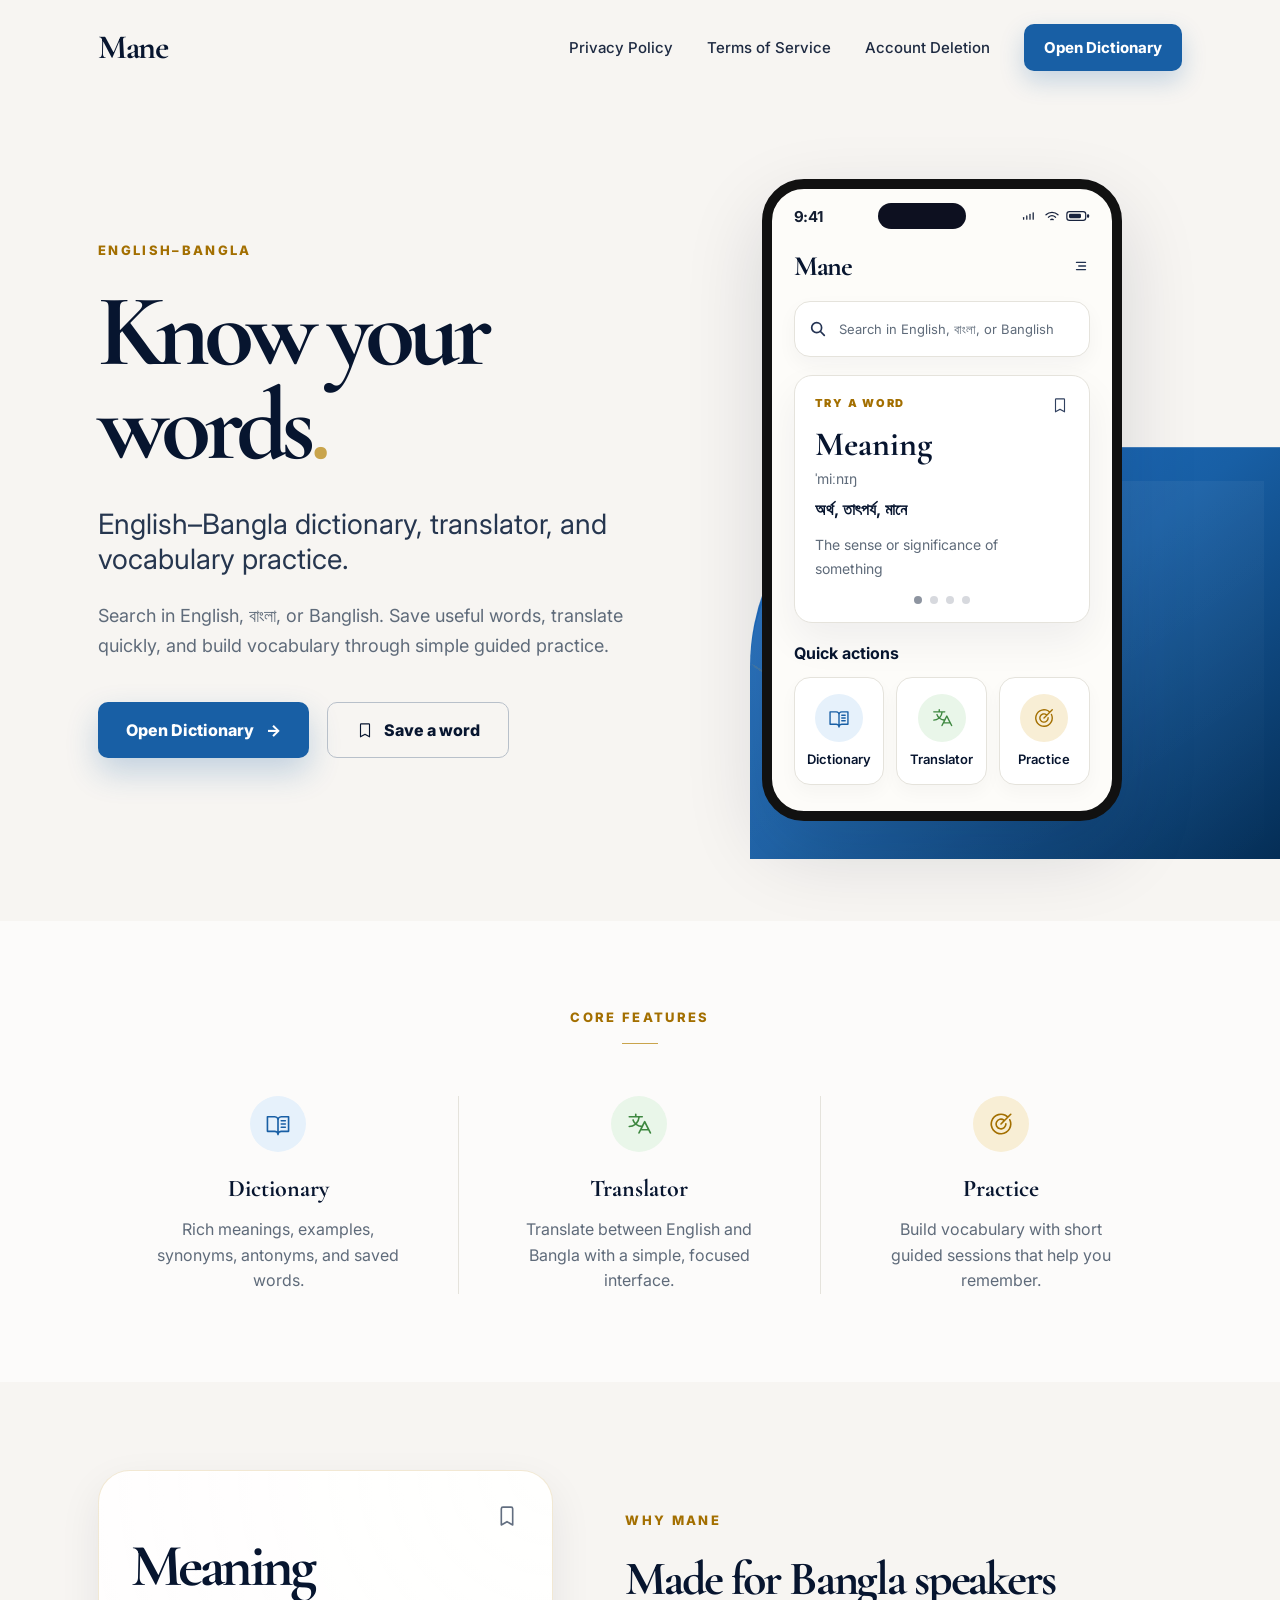
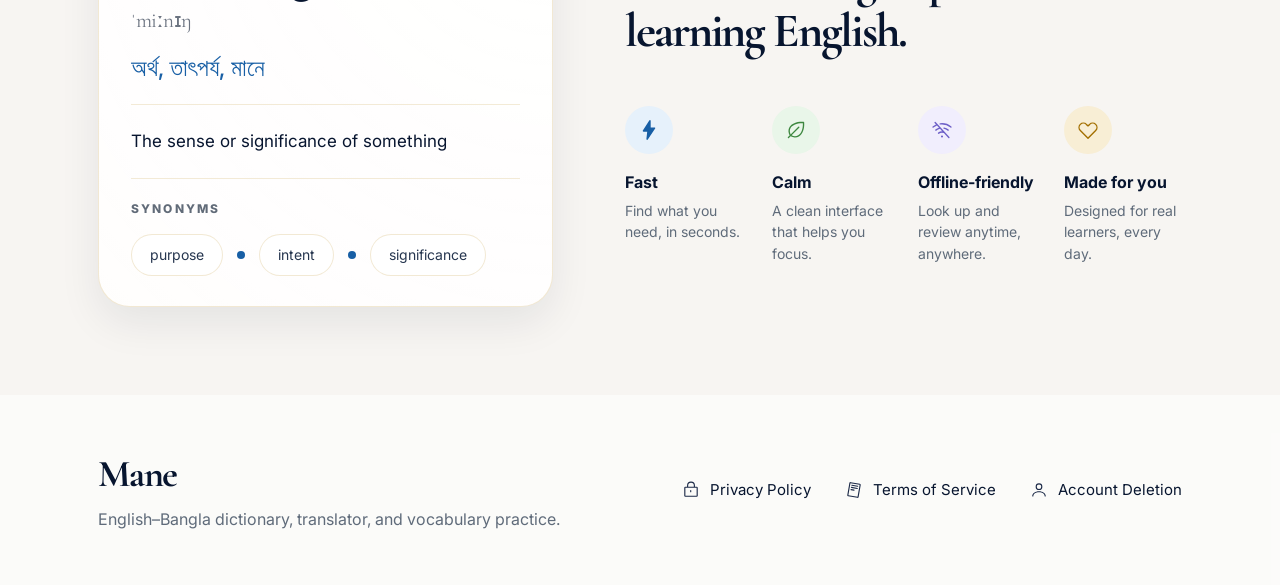
==== commit b5048f6c: "Rebuild Why Mane card in HTML and bundle search data" ====
--- a/index.html
+++ b/index.html
@@ -87,20 +87,25 @@
                 </svg>
               </div>
             </div>
-            <div class="search-box"><span class="search-glyph" aria-hidden="true"><svg viewBox="0 0 20 20" fill="none" stroke="currentColor" stroke-width="1.9" stroke-linecap="round"><circle cx="8.5" cy="8.5" r="5.5"/><path d="M12.5 12.5 17 17"/></svg></span><span class="search-text">Search in English, বাংলা, or Banglish</span></div>
+            <div class="search-demo">
+              <label class="search-box" for="sample-search-input">
+                <span class="search-glyph" aria-hidden="true"><svg viewBox="0 0 20 20" fill="none" stroke="currentColor" stroke-width="1.9" stroke-linecap="round"><circle cx="8.5" cy="8.5" r="5.5"/><path d="M12.5 12.5 17 17"/></svg></span>
+                <input id="sample-search-input" class="search-input" type="text" placeholder="Search in English, বাংলা, or Banglish" autocomplete="off" spellcheck="false" aria-label="Search sample words" />
+              </label>
+            </div>
             <article class="word-card" id="dictionary">
               <div class="word-card-top">
-                <p>Word of the day</p>
+                <p id="word-card-label">Word of the day</p>
                 <div class="bookmark-icon" aria-hidden="true">
                   <svg viewBox="0 0 256 256" fill="currentColor">
                     <path d="M184,32H72A16,16,0,0,0,56,48V224a8,8,0,0,0,11.58,7.16L128,198.43l60.42,32.73A8,8,0,0,0,200,224V48A16,16,0,0,0,184,32Zm0,178.52-52.42-28.39a8,8,0,0,0-7.16,0L72,210.52V48H184Z"></path>
                 </svg>
                 </div>
               </div>
-              <h2>meaning</h2>
-              <small>/ˈmiː.nɪŋ/</small>
-              <strong>অর্থ, মানে</strong>
-              <span>The idea or message that a word, sentence, or action expresses.</span>
+              <h2 id="word-card-title">meaning</h2>
+              <small id="word-card-pronunciation">/ˈmiː.nɪŋ/</small>
+              <strong id="word-card-translation">অর্থ, মানে</strong>
+              <span id="word-card-description">The idea or message that a word, sentence, or action expresses.</span>
               <div class="word-dots" aria-hidden="true"><span class="is-active"></span><span></span><span></span><span></span></div>
             </article>
             <div class="quick-title">Quick actions</div>
@@ -175,7 +180,31 @@
     <section class="why">
       <div class="container why-grid">
         <div class="book-scene" aria-hidden="true">
-          <img src="meaning.png" alt="" />
+          <div class="meaning-card">
+            <div class="meaning-card-top">
+              <span class="meaning-card-bookmark">
+                <svg viewBox="0 0 256 256" fill="none" stroke="currentColor" stroke-width="16" stroke-linecap="round" stroke-linejoin="round">
+                  <path d="M72 216V56a16 16 0 0 1 16-16h80a16 16 0 0 1 16 16v160l-56-32Z"></path>
+                </svg>
+              </span>
+            </div>
+            <h3 id="meaning-card-title">meaning</h3>
+            <small id="meaning-card-pronunciation">/ˈmiː.nɪŋ/</small>
+            <strong id="meaning-card-translation">অর্থ, মানে</strong>
+            <div class="meaning-rule"></div>
+            <p id="meaning-card-description">The idea or message that a word, sentence, or action expresses.</p>
+            <div class="meaning-rule"></div>
+            <div class="meaning-meta">
+              <span>Synonyms</span>
+              <div class="meaning-synonyms">
+                <em>purpose</em>
+                <i></i>
+                <em>intent</em>
+                <i></i>
+                <em>significance</em>
+              </div>
+            </div>
+          </div>
         </div>
         <div>
           <p class="eyebrow">Why Mane</p>
@@ -233,6 +262,7 @@
     </div>
   </footer>
 
+  <script src="mane-search.bundle.js"></script>
   <script>
     const navToggle = document.querySelector('.mobile-nav-toggle');
     const siteNav = document.querySelector('#site-nav');
@@ -244,6 +274,8 @@
         navToggle.setAttribute('aria-label', isOpen ? 'Close navigation' : 'Open navigation');
       });
     }
+
+    window.__m?.();
   </script>
 </body>
 </html>
--- a/styles.css
+++ b/styles.css
@@ -65,10 +65,12 @@
 .home-page .phone-top strong { font-family: "Cormorant Garamond", Georgia, serif; font-size: 28px; letter-spacing: -.04em; }
 .home-page .menu-icon { width: 18px; height: 18px; display: inline-grid; place-items: center; color: #21314f; flex: 0 0 auto; }
 .home-page .menu-icon svg { width: 18px; height: 18px; display: block; stroke: currentColor; }
+.home-page .search-demo { margin-bottom: 18px; }
 .home-page .search-box { height: 56px; border: 1px solid var(--border); background: #fff; border-radius: 16px; display: flex; align-items: center; gap: 10px; padding: 0 14px; color: var(--muted); font-size: 13px; box-shadow: 0 8px 20px rgba(7,21,47,.04); }
 .home-page .search-glyph { width: 18px; height: 18px; display: inline-grid; place-items: center; color: #233252; flex: 0 0 auto; }
 .home-page .search-glyph svg { width: 18px; height: 18px; display: block; }
-.home-page .search-text { white-space: nowrap; overflow: hidden; text-overflow: ellipsis; flex: 1 1 auto; }
+.home-page .search-input { flex: 1 1 auto; min-width: 0; border: none; outline: none; background: transparent; color: var(--text); font: inherit; }
+.home-page .search-input::placeholder { color: var(--muted); }
 .home-page .word-card { margin: 18px 0 20px; padding: 20px 20px 18px; background: #fff; border: 1px solid var(--border); border-radius: 18px; box-shadow: 0 18px 40px rgba(7,21,47,.06); }
 .home-page .word-card-top { display: flex; align-items: flex-start; justify-content: space-between; gap: 12px; margin-bottom: 14px; }
 .home-page .word-card p { margin: 0; color: #A36F00; text-transform: uppercase; letter-spacing: .16em; font-size: 11px; font-weight: 900; }
@@ -107,7 +109,19 @@
 .home-page .why { padding: 88px 0; }
 .home-page .why-grid { display: grid; grid-template-columns: .9fr 1.1fr; gap: 72px; align-items: center; }
 .home-page .book-scene { min-height: 330px; display: grid; place-items: center; }
-.home-page .book-scene img { width: 100%; height: 100%; object-fit: contain; object-position: center; }
+.home-page .meaning-card { width: min(100%, 520px); padding: 32px 32px 30px; border: 1px solid rgba(201,164,76,.24); border-radius: 32px; background: radial-gradient(circle at top right, rgba(255,255,255,.96), rgba(255,255,255,.88)), #FBF8F1; box-shadow: 0 16px 42px rgba(7,21,47,.08), inset 0 1px 0 rgba(255,255,255,.82); }
+.home-page .meaning-card-top { display: flex; justify-content: flex-end; margin-bottom: 10px; }
+.home-page .meaning-card-bookmark { width: 26px; height: 26px; color: rgba(38,54,79,.72); display: inline-grid; place-items: center; }
+.home-page .meaning-card-bookmark svg { width: 26px; height: 26px; display: block; stroke: currentColor; }
+.home-page .meaning-card h3 { margin: 0; font-family: "Cormorant Garamond", Georgia, serif; font-size: clamp(40px, 5vw, 60px); line-height: .92; letter-spacing: -.06em; color: #07152F; }
+.home-page .meaning-card small { display: block; margin-top: 14px; color: #6B7380; font-family: "Cormorant Garamond", Georgia, serif; font-size: 21px; letter-spacing: -.02em; }
+.home-page .meaning-card strong { display: block; margin-top: 20px; color: #185FA5; font-size: 24px; font-weight: 500; }
+.home-page .meaning-rule { height: 1px; margin: 22px 0; background: rgba(201,164,76,.22); }
+.home-page .meaning-card p { margin: 0; color: #07152F; font-size: 17px; line-height: 1.7; max-width: 430px; }
+.home-page .meaning-meta span { display: block; margin-bottom: 18px; color: #616B78; text-transform: uppercase; letter-spacing: .18em; font-size: 12px; font-weight: 800; }
+.home-page .meaning-synonyms { display: flex; align-items: center; gap: 14px; flex-wrap: wrap; }
+.home-page .meaning-synonyms em { min-height: 42px; padding: 0 18px; border: 1px solid rgba(201,164,76,.24); border-radius: 999px; display: inline-flex; align-items: center; justify-content: center; color: #26364F; background: rgba(255,255,255,.76); font-style: normal; font-size: 14px; }
+.home-page .meaning-synonyms i { width: 8px; height: 8px; border-radius: 50%; background: #185FA5; display: inline-block; }
 .home-page .why h2 { margin: 0; font-family: "Cormorant Garamond", Georgia, serif; font-size: 48px; line-height: 1.08; letter-spacing: -.045em; max-width: 670px; }
 .home-page .reason-grid { margin-top: 48px; display: grid; grid-template-columns: repeat(4, 1fr); gap: 28px; }
 .home-page .reason-grid span { width: 48px; height: 48px; border-radius: 50%; display: grid; place-items: center; background: #E6F1FB; color: var(--primary); margin-bottom: 18px; }
@@ -414,6 +428,12 @@
   .home-page .reason-grid div { justify-items: center; }
   .home-page .why h2 { font-size: 34px; margin-inline: auto; }
   .home-page .book-scene { min-height: 260px; }
+  .home-page .meaning-card { padding: 26px 22px 24px; border-radius: 26px; }
+  .home-page .meaning-card h3 { font-size: 46px; }
+  .home-page .meaning-card small { font-size: 20px; }
+  .home-page .meaning-card strong { font-size: 22px; }
+  .home-page .meaning-card p { font-size: 16px; }
+  .home-page .meaning-synonyms { justify-content: center; }
   .home-page .reason-grid { grid-template-columns: 1fr; }
   .home-page .footer-inner nav { flex-direction: column; gap: 14px; }
 
@@ -436,5 +456,15 @@
   .home-page .blue-shape::before { inset: 20px 20px 0 0; }
   .home-page .phone-rings { width: 168px; height: 136px; bottom: 70px; transform: translateX(-100%); }
   .home-page .search-box { font-size: 12px; padding: 0 12px; }
+  .home-page .meaning-card { padding: 22px 16px 22px; }
+  .home-page .meaning-card h3 { font-size: 38px; }
+  .home-page .meaning-card small { margin-top: 12px; font-size: 18px; }
+  .home-page .meaning-card strong { margin-top: 16px; font-size: 20px; }
+  .home-page .meaning-rule { margin: 18px 0; }
+  .home-page .meaning-card p { font-size: 15px; }
+  .home-page .meaning-meta span { margin-bottom: 12px; font-size: 11px; }
+  .home-page .meaning-synonyms { gap: 10px; }
+  .home-page .meaning-synonyms em { min-height: 38px; padding: 0 14px; font-size: 13px; }
+  .home-page .meaning-synonyms i { width: 6px; height: 6px; }
   .home-page .word-card { padding: 18px 16px 16px; }
 }
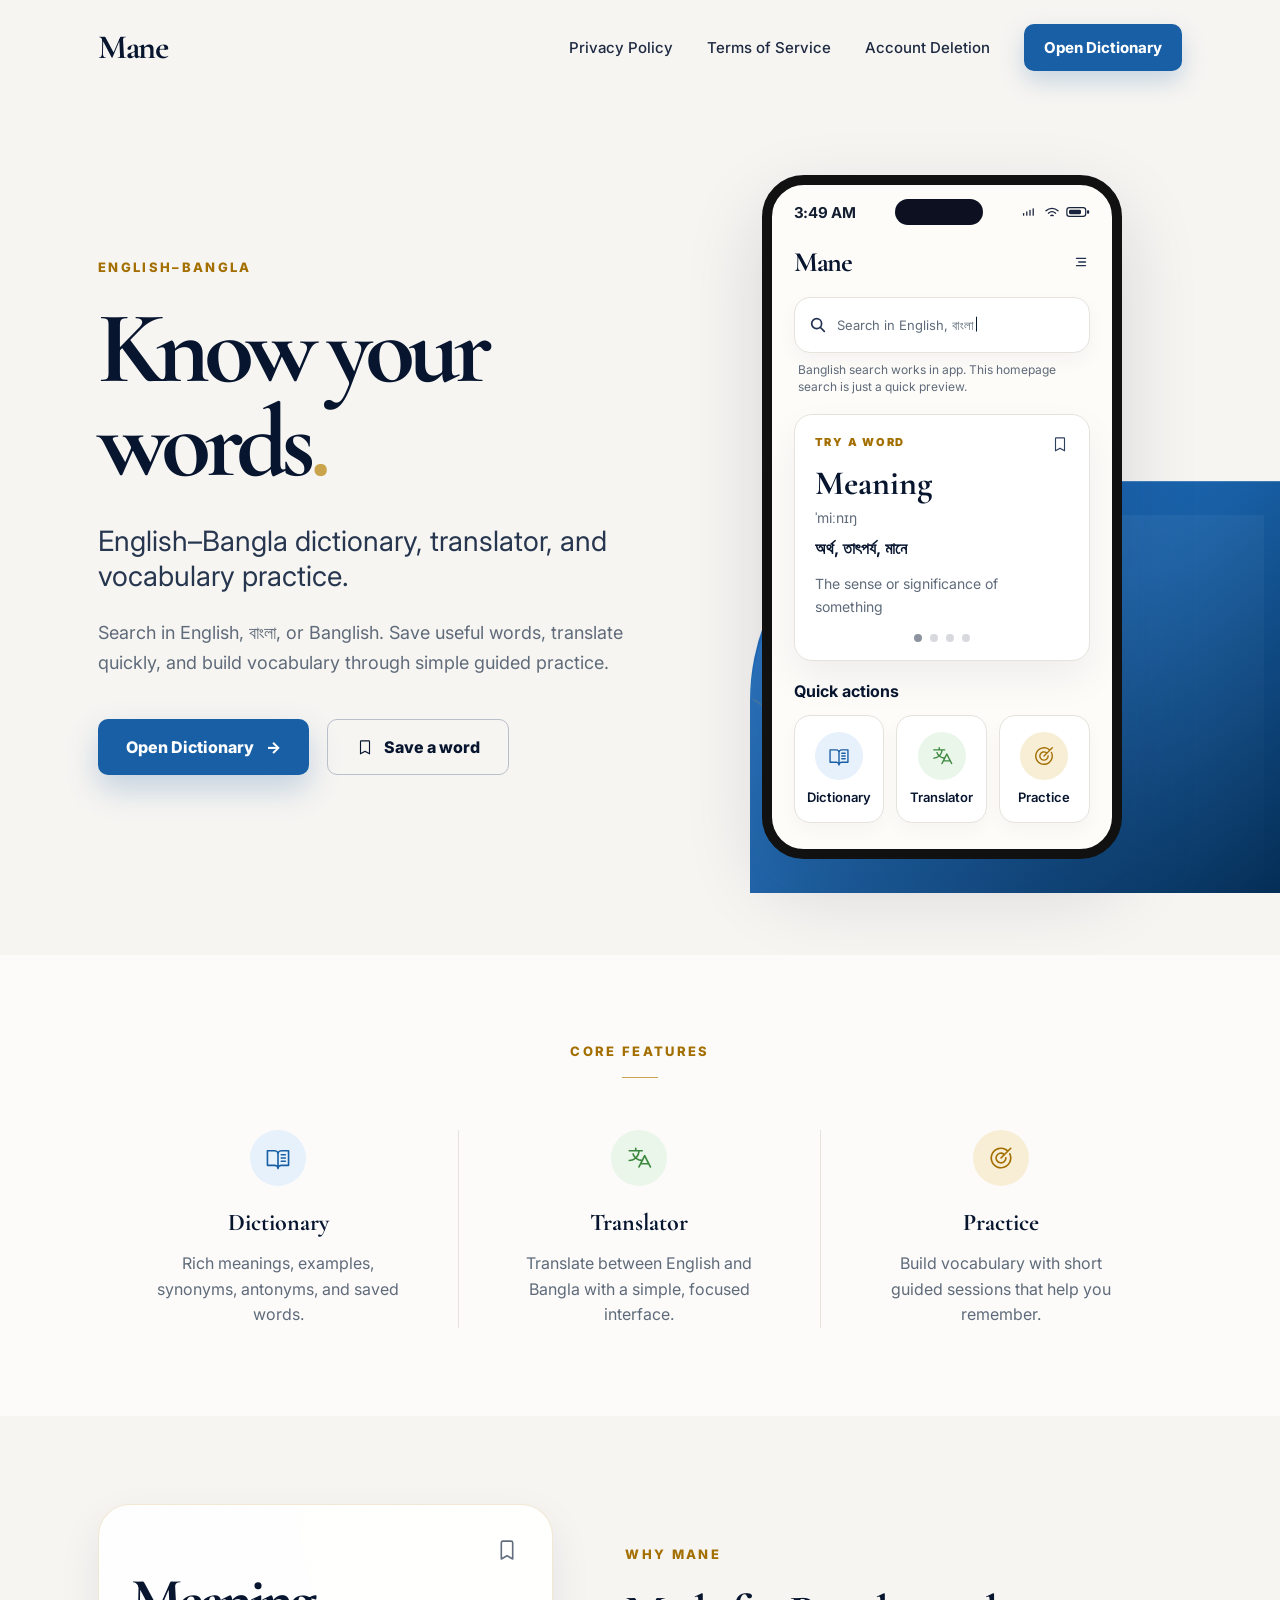
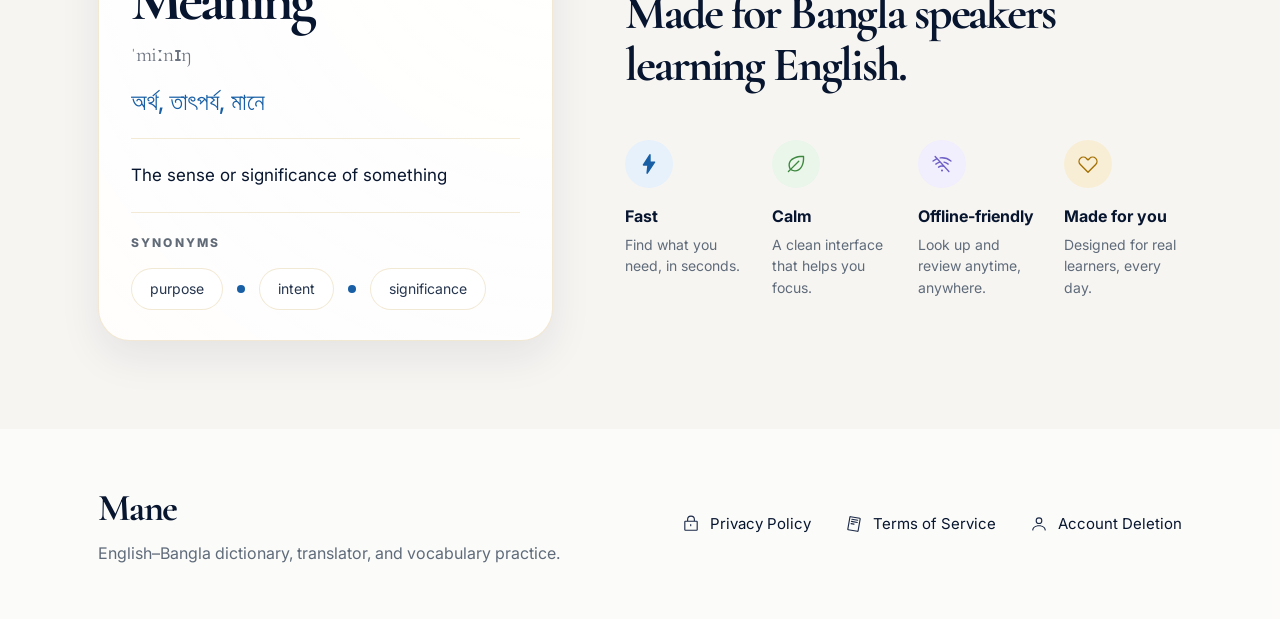
==== commit fbf81f4f: "Improve homepage phone search demo" ====
--- a/index.html
+++ b/index.html
@@ -56,7 +56,7 @@
           <div class="phone-rings" aria-hidden="true"></div>
           <div class="phone">
             <div class="phone-status">
-              <span class="status-time">9:41</span>
+              <span class="status-time" id="status-time">9:41</span>
               <div class="status-island"></div>
               <div class="status-icons" aria-hidden="true">
                 <svg class="status-signal" viewBox="0 0 20 12" fill="none" stroke="currentColor" stroke-width="1.6" stroke-linecap="round">
@@ -90,8 +90,10 @@
             <div class="search-demo">
               <label class="search-box" for="sample-search-input">
                 <span class="search-glyph" aria-hidden="true"><svg viewBox="0 0 20 20" fill="none" stroke="currentColor" stroke-width="1.9" stroke-linecap="round"><circle cx="8.5" cy="8.5" r="5.5"/><path d="M12.5 12.5 17 17"/></svg></span>
-                <input id="sample-search-input" class="search-input" type="text" placeholder="Search in English, বাংলা, or Banglish" autocomplete="off" spellcheck="false" aria-label="Search sample words" />
+                <input id="sample-search-input" class="search-input" type="text" placeholder="" autocomplete="off" spellcheck="false" aria-label="Search sample words" />
+                <span class="search-demo-placeholder" aria-hidden="true"></span>
               </label>
+              <p class="search-demo-note">Banglish search works in app. This homepage search is just a quick preview.</p>
             </div>
             <article class="word-card" id="dictionary">
               <div class="word-card-top">
@@ -275,7 +277,120 @@
       });
     }
 
+    const statusTime = document.querySelector('#status-time');
+
+    if (statusTime) {
+      const updateStatusTime = () => {
+        statusTime.textContent = new Date().toLocaleTimeString([], {
+          hour: 'numeric',
+          minute: '2-digit'
+        });
+      };
+
+      updateStatusTime();
+      setInterval(updateStatusTime, 1000);
+    }
+
     window.__m?.();
+
+    const sampleSearchInput = document.querySelector('#sample-search-input');
+    const sampleSearchPlaceholder = document.querySelector('.search-demo-placeholder');
+    const sampleSearchBox = sampleSearchInput?.closest('.search-box');
+
+    if (sampleSearchInput && sampleSearchPlaceholder && sampleSearchBox) {
+      const demoText = 'Search in English, বাংলা, or Banglish';
+      let demoIndex = 0;
+      let isDeleting = false;
+      let demoTimer;
+      let isDemoRunning = false;
+
+      const clearDemoTimer = () => {
+        clearTimeout(demoTimer);
+      };
+
+      const renderDemoPlaceholder = () => {
+        sampleSearchPlaceholder.textContent = demoText.slice(0, demoIndex);
+      };
+
+      const stopDemoPlaceholder = () => {
+        isDemoRunning = false;
+        clearDemoTimer();
+        sampleSearchBox.classList.remove('is-demo-active');
+        sampleSearchPlaceholder.classList.add('is-hidden');
+      };
+
+      const typeDemoPlaceholder = () => {
+        if (!isDemoRunning) return;
+
+        renderDemoPlaceholder();
+
+        if (!isDeleting && demoIndex < demoText.length) {
+          demoIndex += 1;
+          demoTimer = setTimeout(typeDemoPlaceholder, 70);
+          return;
+        }
+
+        if (!isDeleting) {
+          isDeleting = true;
+          demoTimer = setTimeout(typeDemoPlaceholder, 1800);
+          return;
+        }
+
+        if (demoIndex > 0) {
+          demoIndex -= 1;
+          demoTimer = setTimeout(typeDemoPlaceholder, 35);
+          return;
+        }
+
+        isDeleting = false;
+        demoTimer = setTimeout(typeDemoPlaceholder, 500);
+      };
+
+      const startDemoPlaceholder = ({ reset = false } = {}) => {
+        if (sampleSearchInput.value) {
+          stopDemoPlaceholder();
+          return;
+        }
+
+        if (reset) {
+          demoIndex = 0;
+          isDeleting = false;
+          renderDemoPlaceholder();
+        }
+
+        sampleSearchBox.classList.add('is-demo-active');
+        sampleSearchPlaceholder.classList.remove('is-hidden');
+
+        if (isDemoRunning) return;
+
+        isDemoRunning = true;
+        clearDemoTimer();
+        typeDemoPlaceholder();
+      };
+
+      sampleSearchInput.addEventListener('focus', () => {
+        if (!sampleSearchInput.value) startDemoPlaceholder();
+      });
+
+      sampleSearchInput.addEventListener('blur', () => {
+        if (!sampleSearchInput.value) startDemoPlaceholder({ reset: true });
+      });
+
+      sampleSearchInput.addEventListener('input', () => {
+        if (sampleSearchInput.value) {
+          stopDemoPlaceholder();
+          return;
+        }
+
+        startDemoPlaceholder({ reset: true });
+      });
+
+      sampleSearchInput.addEventListener('pointerdown', stopDemoPlaceholder);
+      sampleSearchInput.addEventListener('keydown', stopDemoPlaceholder);
+
+      startDemoPlaceholder({ reset: true });
+      sampleSearchInput.focus({ preventScroll: true });
+    }
   </script>
 </body>
 </html>
--- a/styles.css
+++ b/styles.css
@@ -66,11 +66,17 @@
 .home-page .menu-icon { width: 18px; height: 18px; display: inline-grid; place-items: center; color: #21314f; flex: 0 0 auto; }
 .home-page .menu-icon svg { width: 18px; height: 18px; display: block; stroke: currentColor; }
 .home-page .search-demo { margin-bottom: 18px; }
-.home-page .search-box { height: 56px; border: 1px solid var(--border); background: #fff; border-radius: 16px; display: flex; align-items: center; gap: 10px; padding: 0 14px; color: var(--muted); font-size: 13px; box-shadow: 0 8px 20px rgba(7,21,47,.04); }
+.home-page .search-box { position: relative; height: 56px; border: 1px solid var(--border); background: #fff; border-radius: 16px; display: flex; align-items: center; gap: 10px; padding: 0 14px; color: var(--muted); font-size: 13px; box-shadow: 0 8px 20px rgba(7,21,47,.04); }
+.home-page .search-demo-note { margin: 8px 4px 0; color: var(--muted); font-size: 12px; line-height: 1.45; }
 .home-page .search-glyph { width: 18px; height: 18px; display: inline-grid; place-items: center; color: #233252; flex: 0 0 auto; }
 .home-page .search-glyph svg { width: 18px; height: 18px; display: block; }
-.home-page .search-input { flex: 1 1 auto; min-width: 0; border: none; outline: none; background: transparent; color: var(--text); font: inherit; }
-.home-page .search-input::placeholder { color: var(--muted); }
+.home-page .search-input { flex: 1 1 auto; min-width: 0; border: none; outline: none; background: transparent; color: var(--text); caret-color: var(--text); font: inherit; }
+.home-page .search-box.is-demo-active .search-input { color: transparent; caret-color: transparent; }
+.home-page .search-input::placeholder { color: transparent; }
+.home-page .search-demo-placeholder { position: absolute; left: 42px; right: 14px; top: 50%; transform: translateY(-50%); overflow: hidden; white-space: nowrap; pointer-events: none; color: var(--muted); }
+.home-page .search-demo-placeholder::after { content: ""; display: inline-block; width: 1px; height: 1.15em; margin-left: 2px; vertical-align: -.15em; background: var(--text); }
+.home-page .search-demo-placeholder.is-hidden { opacity: 0; }
+.home-page .search-box:not(.is-demo-active) .search-demo-placeholder { display: none; }
 .home-page .word-card { margin: 18px 0 20px; padding: 20px 20px 18px; background: #fff; border: 1px solid var(--border); border-radius: 18px; box-shadow: 0 18px 40px rgba(7,21,47,.06); }
 .home-page .word-card-top { display: flex; align-items: flex-start; justify-content: space-between; gap: 12px; margin-bottom: 14px; }
 .home-page .word-card p { margin: 0; color: #A36F00; text-transform: uppercase; letter-spacing: .16em; font-size: 11px; font-weight: 900; }
